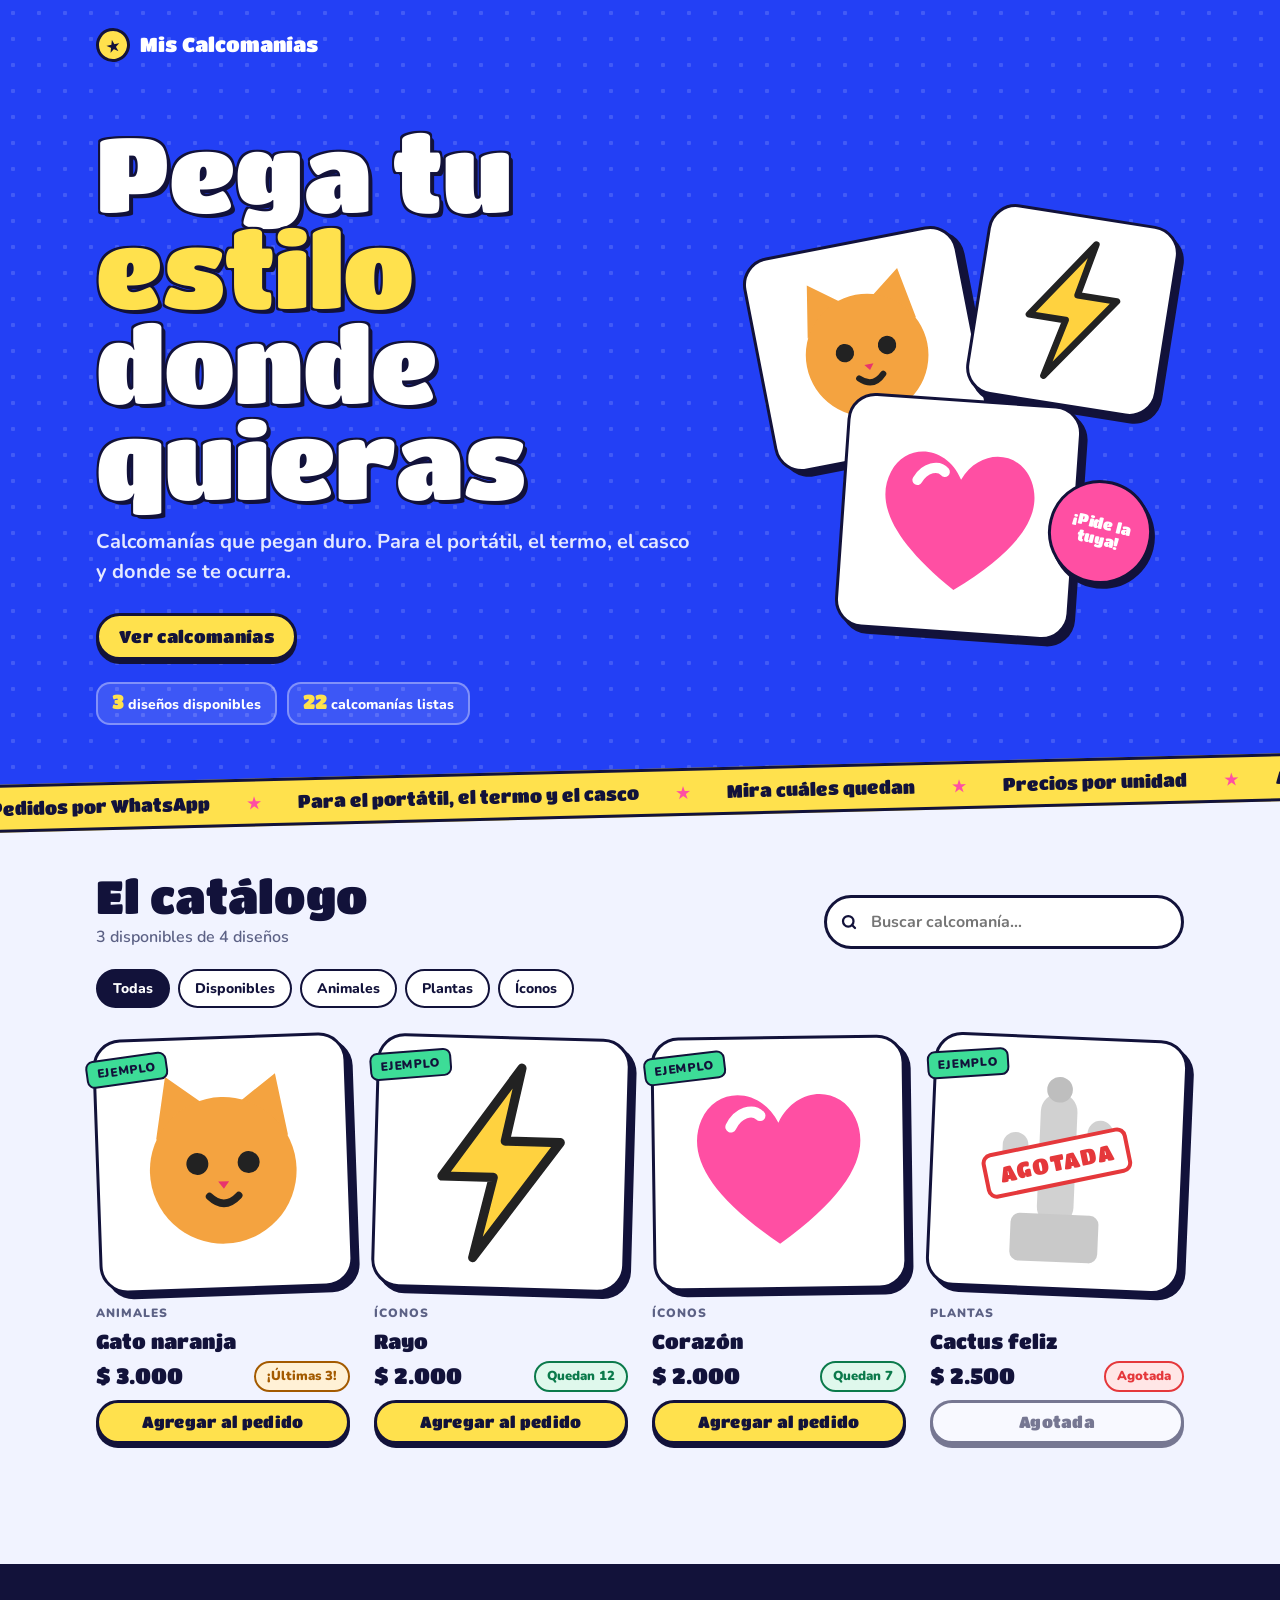
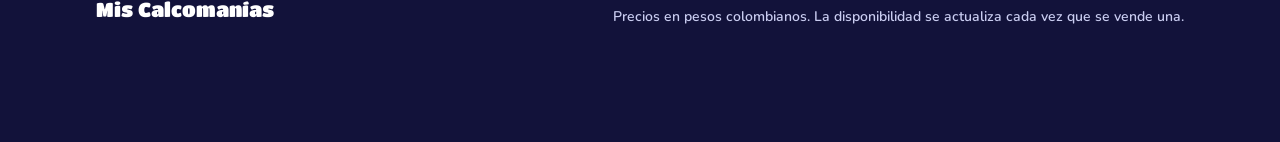
==== index.html @ 1f789bed "Tienda de calcomanías Co-Authored-By: Claude Opus 5.5 <noreply@anthropic.com> Claude-Session: https:" ====
<!doctype html>
<html lang="es">
<head>
<meta charset="utf-8">
<meta name="viewport" content="width=device-width,initial-scale=1,viewport-fit=cover">
<title>Mis Calcomanías</title>
<meta name="description" content="Catálogo de calcomanías. Mira cuáles hay disponibles y pide por WhatsApp.">
<link rel="preconnect" href="https://fonts.googleapis.com">
<link rel="preconnect" href="https://fonts.gstatic.com" crossorigin>
<link rel="stylesheet" href="https://fonts.googleapis.com/css2?family=Nunito:wght@600;700;800;900&family=Titan+One&display=swap">
<link rel="stylesheet" href="estilos.css">
<style>
/* ---------- Portada ---------- */
html,body{overflow-x:hidden}
@supports (overflow:clip){html,body{overflow-x:clip}}
.hero{position:relative;overflow:hidden;background:var(--cobalt);color:#fff;padding-block:calc(28px + env(safe-area-inset-top,0px)) 70px}
.hero::after{content:"";position:absolute;inset:0;background-image:radial-gradient(rgba(255,255,255,.14) 2px,transparent 2.5px);background-size:26px 26px;pointer-events:none}
.hero .wrap{position:relative;z-index:1;display:grid;grid-template-columns:1.15fr .85fr;gap:28px;align-items:center}
.brandrow{display:flex;justify-content:space-between;align-items:center;gap:12px;margin-bottom:34px;grid-column:1/-1}
.logo{display:flex;align-items:center;gap:10px;font:400 20px/1 var(--f-display);color:#fff;text-decoration:none}
.logo i{width:34px;height:34px;border-radius:50%;background:var(--sun);border:3px solid var(--ink);display:grid;place-items:center;font-style:normal;color:var(--ink);font-size:17px;transform:rotate(-12deg)}
.hero h1{margin:0;font:400 clamp(46px,9.5vw,104px)/.92 var(--f-display);letter-spacing:-.01em;text-wrap:balance;color:#fff;
  text-shadow:4px 4px 0 var(--ink),-2px -2px 0 var(--ink),2px -2px 0 var(--ink),-2px 2px 0 var(--ink),2px 2px 0 var(--ink);overflow-wrap:anywhere}
.hero h1 .hl{color:var(--sun)}
.hero p.lead{max-width:30em;font-size:clamp(17px,2.2vw,20px);font-weight:700;margin:20px 0 26px;color:#E4E8FF}
.hero .ctas{display:flex;gap:12px;flex-wrap:wrap}
.stats{display:flex;gap:10px;flex-wrap:wrap;margin-top:22px}
.stat{background:rgba(255,255,255,.12);border:2px solid rgba(255,255,255,.35);border-radius:14px;padding:8px 14px;font-weight:800;font-size:14px}
.stat b{font:400 20px/1 var(--f-display);margin-right:4px;color:var(--sun)}
.pile{position:relative;aspect-ratio:1;max-width:420px;width:100%;justify-self:center}
.pile .die{position:absolute;width:52%;transition:transform .35s cubic-bezier(.3,1.6,.5,1)}
.pile .die:nth-child(1){left:2%;top:6%;transform:rotate(-11deg)}
.pile .die:nth-child(2){right:0;top:0;transform:rotate(9deg);width:46%}
.pile .die:nth-child(3){left:22%;bottom:0;transform:rotate(4deg);width:56%}
.pile:hover .die:nth-child(1){transform:rotate(-16deg) translate(-6px,-6px)}
.pile:hover .die:nth-child(2){transform:rotate(14deg) translate(6px,-8px)}
.pile:hover .die:nth-child(3){transform:rotate(-2deg) translateY(6px)}
.badge{position:absolute;right:4%;bottom:12%;z-index:2;width:104px;height:104px;border-radius:50%;background:var(--pink);border:3px solid var(--ink);color:#fff;display:grid;place-items:center;text-align:center;font:400 15px/1.05 var(--f-display);transform:rotate(14deg);box-shadow:4px 4px 0 var(--ink);padding:8px}

/* ---------- Cinta ---------- */
.tape{background:var(--sun);border-block:3px solid var(--ink);overflow:hidden;transform:rotate(-1.4deg);margin:-26px -10px 0;position:relative;z-index:2}
.tape .track{display:flex;gap:36px;width:max-content;padding:12px 0;font:400 18px/1 var(--f-display);white-space:nowrap;animation:roll 28s linear infinite}
.tape span::after{content:"★";margin-left:36px;color:var(--pink)}
@keyframes roll{to{transform:translateX(-50%)}}

/* ---------- Catálogo ---------- */
.catalog{padding-block:56px 120px}
.cat-head{display:flex;justify-content:space-between;align-items:flex-end;gap:16px;flex-wrap:wrap;margin-bottom:20px}
.cat-head h2{margin:0;font:400 clamp(30px,5vw,46px)/1 var(--f-display)}
.cat-head p{margin:6px 0 0;color:var(--muted)}
.search{position:relative;flex:1 1 260px;max-width:360px}
.search input{width:100%;border:3px solid var(--ink);border-radius:999px;padding:12px 18px 12px 44px;background:#fff;font-weight:700}
.search svg{position:absolute;left:16px;top:50%;transform:translateY(-50%)}
.chips{display:flex;gap:8px;flex-wrap:wrap;margin-bottom:28px}
.chip{border:2.5px solid var(--ink);background:#fff;border-radius:999px;padding:7px 15px;font-weight:800;font-size:14px}
.chip[aria-pressed="true"]{background:var(--ink);color:#fff}
.grid{display:grid;grid-template-columns:repeat(auto-fill,minmax(200px,1fr));gap:34px 24px}
.card{display:flex;flex-direction:column;gap:14px;min-width:0}
.card .die{transition:transform .25s cubic-bezier(.3,1.6,.5,1),box-shadow .2s}
.card:nth-child(4n+1) .die{transform:rotate(-2deg)}.card:nth-child(4n+2) .die{transform:rotate(1.6deg)}
.card:nth-child(4n+3) .die{transform:rotate(-.8deg)}.card:nth-child(4n) .die{transform:rotate(2.4deg)}
.card:hover .die{transform:rotate(0) scale(1.03);box-shadow:9px 9px 0 var(--ink)}
.die .peel{position:absolute;right:-3px;bottom:-3px;width:40px;height:40px;border-radius:0 0 26px 0;background:linear-gradient(135deg,transparent 50%,var(--line) 50%);border-left:3px solid var(--ink);border-top:3px solid var(--ink);border-top-left-radius:16px;opacity:0;transition:opacity .2s}
.card:hover .die .peel{opacity:1}
.is-out .die img{filter:grayscale(1);opacity:.4}
.stamp{position:absolute;left:50%;top:50%;transform:translate(-50%,-50%) rotate(-14deg);background:#fff;border:4px solid var(--out);color:var(--out);font:400 22px/1 var(--f-display);letter-spacing:.06em;padding:8px 12px;border-radius:10px;white-space:nowrap}
.flag{position:absolute;left:-10px;top:14px;background:var(--mint);border:2.5px solid var(--ink);border-radius:8px;padding:3px 9px;font-size:12px;font-weight:900;text-transform:uppercase;letter-spacing:.06em;transform:rotate(-6deg)}
.meta{display:flex;flex-direction:column;gap:8px;min-width:0}
.meta h3{margin:0;font:400 20px/1.15 var(--f-display);overflow-wrap:anywhere}
.cat{font-size:12px;font-weight:900;letter-spacing:.08em;text-transform:uppercase;color:var(--muted)}
.row{display:flex;justify-content:space-between;align-items:center;gap:8px;flex-wrap:wrap}
.price{font:400 22px/1 var(--f-display)}
.pill{font-size:13px;font-weight:900;border-radius:999px;padding:4px 11px;border:2px solid currentColor}
.pill.ok{color:#0B7A4B;background:#DFF8EC}.pill.low{color:#A35A00;background:#FFF1D6}.pill.out{color:var(--out);background:#FFE6E6}
.add{width:100%;padding:11px 14px;font-size:16px}
.empty{background:#fff;border:3px dashed var(--ink);border-radius:24px;padding:40px 20px;text-align:center;font-weight:800}
.empty p{margin:6px 0 0;color:var(--muted);font-weight:700}
.loading{display:grid;grid-template-columns:repeat(auto-fill,minmax(200px,1fr));gap:24px}
.loading div{aspect-ratio:1;border-radius:28px;background:linear-gradient(90deg,#E6E9FB,#F6F7FF,#E6E9FB);background-size:200% 100%;animation:sh 1.2s infinite}
@keyframes sh{to{background-position:-200% 0}}

/* ---------- Pie ---------- */
footer{background:var(--ink);color:#C9CCF0;padding-block:36px calc(110px + env(safe-area-inset-bottom,0px))}
footer .wrap{display:flex;justify-content:space-between;gap:20px;flex-wrap:wrap;align-items:center}
footer strong{color:#fff;font:400 20px/1 var(--f-display)}
footer a{color:var(--sun)}
.sel{user-select:all;color:#fff}

/* ---------- Bolsa ---------- */
.bagbtn{position:fixed;right:max(16px,env(safe-area-inset-right,0px));bottom:calc(18px + env(safe-area-inset-bottom,0px));z-index:20;padding:15px 22px;font-size:18px}
.bagbtn .count{background:var(--ink);color:#fff;border-radius:999px;min-width:26px;height:26px;display:inline-grid;place-items:center;font:900 14px/1 var(--f-body);padding:0 6px}
.bagbtn.bump{animation:bump .35s}
@keyframes bump{40%{transform:scale(1.15) rotate(-4deg)}}
.scrim{position:fixed;inset:0;z-index:30;background:rgba(18,18,58,.55);display:flex;justify-content:flex-end}
.drawer{background:#fff;width:min(440px,100%);height:100%;display:flex;flex-direction:column;border-left:3px solid var(--ink);padding:calc(20px + env(safe-area-inset-top,0px)) max(18px,env(safe-area-inset-right,0px)) calc(20px + env(safe-area-inset-bottom,0px)) 18px}
.drawer h2{margin:0;font:400 28px/1 var(--f-display)}
.dhead{display:flex;justify-content:space-between;align-items:center;margin-bottom:16px}
.x{border:2.5px solid var(--ink);background:#fff;border-radius:50%;width:42px;height:42px;font:900 18px/1 var(--f-body)}
.lines{flex:1;overflow:auto;display:flex;flex-direction:column;gap:14px;padding:4px 4px 12px}
.line{display:grid;grid-template-columns:64px 1fr auto;gap:12px;align-items:center}
.line .die{border-radius:14px;padding:6px;box-shadow:3px 3px 0 var(--ink);border-width:2.5px}
.line h4{margin:0;font:400 16px/1.2 var(--f-display);overflow-wrap:anywhere}
.line small{color:var(--muted);font-weight:700}
.qty{display:flex;align-items:center;border:2.5px solid var(--ink);border-radius:999px;overflow:hidden}
.qty button{border:0;background:#fff;width:34px;height:34px;font:900 18px/1 var(--f-body)}
.qty span{min-width:24px;text-align:center;font-weight:900}
.total{border-top:3px solid var(--ink);padding-top:14px;display:flex;flex-direction:column;gap:12px}
.total .row{font-weight:900;font-size:18px}
.total .price{font-size:28px}
.note{font-size:13px;color:var(--muted);margin:0;font-weight:700}

@media (max-width:760px){
  .hero{padding-bottom:60px}
  .hero .wrap{grid-template-columns:1fr}
  .pile{max-width:300px;order:-1;margin-bottom:-6px}
  .badge{width:86px;height:86px;font-size:13px}
  .brandrow{margin-bottom:18px;order:-2}
  .grid,.loading{grid-template-columns:repeat(2,minmax(0,1fr));gap:26px 16px}
  .meta h3{font-size:17px}.price{font-size:19px}
  .stamp{font-size:16px;padding:6px 8px}
  .catalog{padding-top:44px}
}
</style>
</head>
<body>
<header class="hero">
  <div class="wrap">
    <div class="brandrow">
      <a class="logo" href="#"><i>★</i><span id="shopname">Mis Calcomanías</span></a>
    </div>
    <div>
      <h1>Pega tu <span class="hl">estilo</span> donde quieras</h1>
      <p class="lead" id="tagline">Calcomanías que pegan duro. Para el portátil, el termo, el casco y donde se te ocurra.</p>
      <div class="ctas">
        <a class="btn" href="#catalogo">Ver calcomanías</a>
        <a class="btn pink" id="heroWa" href="#" target="_blank" rel="noopener" hidden>Pedir por WhatsApp</a>
      </div>
      <div class="stats" id="stats"></div>
    </div>
    <div class="pile" id="pile" aria-hidden="true">
      <div class="die"></div><div class="die"></div><div class="die"></div>
      <div class="badge">¡Pide la tuya!</div>
    </div>
  </div>
</header>

<div class="tape" aria-hidden="true"><div class="track" id="track"></div></div>

<main class="catalog" id="catalogo">
  <div class="wrap">
    <div class="cat-head">
      <div><h2>El catálogo</h2><p id="summary">Cargando calcomanías…</p></div>
      <label class="search"><svg width="18" height="18" viewBox="0 0 24 24" fill="none" stroke="currentColor" stroke-width="3" stroke-linecap="round"><circle cx="11" cy="11" r="7"/><path d="M20 20l-4-4"/></svg><input id="q" type="search" placeholder="Buscar calcomanía…" aria-label="Buscar calcomanía"></label>
    </div>
    <div class="chips" id="chips" role="group" aria-label="Filtrar"></div>
    <div id="grid"><div class="loading"><div></div><div></div><div></div><div></div></div></div>
  </div>
</main>

<footer>
  <div class="wrap">
    <div><strong id="fname">Mis Calcomanías</strong><div id="fcontact" style="margin-top:8px"></div></div>
    <div style="font-size:14px">Precios en pesos colombianos. La disponibilidad se actualiza cada vez que se vende una.</div>
  </div>
</footer>

<button class="btn pink bagbtn" id="bagbtn" hidden>Mi pedido <span class="count" id="count">0</span></button>
<div id="drawer"></div>

<script>
(function(){
  var $=function(s){return document.querySelector(s)};
  var data={tienda:{},items:[]}, filter='Todas', query='', bag={};
  try{bag=JSON.parse(localStorage.getItem('bolsa')||'{}')||{}}catch(e){bag={}}
  var fmt; try{fmt=new Intl.NumberFormat('es-CO',{style:'currency',currency:'COP',maximumFractionDigits:0})}catch(e){fmt={format:function(n){return '$'+n}}}
  function money(n){return fmt.format(Number(n)||0)}
  function esc(s){return String(s==null?'':s).replace(/[&<>"']/g,function(c){return {'&':'&amp;','<':'&lt;','>':'&gt;','"':'&quot;',"'":'&#39;'}[c]})}
  function wa(){return String(data.tienda.whatsapp||'').replace(/\D/g,'')}
  function saveBag(){try{localStorage.setItem('bolsa',JSON.stringify(bag))}catch(e){}}
  function find(id){return data.items.find(function(i){return i.id===id})}

  fetch('data/stock.json?v='+Date.now(),{cache:'no-store'}).then(function(r){if(!r.ok)throw 0;return r.json()}).then(function(d){
    data=d; data.tienda=data.tienda||{}; data.items=data.items||[];
    // limpia la bolsa si algo se agotó
    Object.keys(bag).forEach(function(id){var it=find(id); if(!it||it.cantidad<=0)delete bag[id]; else if(bag[id]>it.cantidad)bag[id]=it.cantidad;});
    saveBag(); paintStatic(); render(); paintBag();
  }).catch(function(){
    $('#grid').innerHTML='<div class="empty">No pudimos cargar el catálogo.<p>Revisa tu conexión y recarga la página.</p></div>';
    $('#summary').textContent='';
  });

  function paintStatic(){
    var t=data.tienda, name=t.nombre||'Mis Calcomanías';
    document.title=name; $('#shopname').textContent=name; $('#fname').textContent=name;
    if(t.eslogan)$('#tagline').textContent=t.eslogan;
    var n=wa(), c='';
    if(n){var h=$('#heroWa'); h.hidden=false; h.href='https://wa.me/'+n+'?text='+encodeURIComponent('¡Hola! Vi tu catálogo de calcomanías y quiero hacer un pedido.'); c+='WhatsApp: <span class="sel">+'+esc(n)+'</span>';}
    if(t.instagram){var ig=String(t.instagram).replace(/^@/,''); c+=(c?' · ':'')+'Instagram: <a href="https://instagram.com/'+encodeURIComponent(ig)+'" target="_blank" rel="noopener">@'+esc(ig)+'</a>';}
    $('#fcontact').innerHTML=c;
    var avail=data.items.filter(function(i){return i.cantidad>0});
    $('#stats').innerHTML='<span class="stat"><b class="num">'+avail.length+'</b>diseños disponibles</span><span class="stat"><b class="num">'+avail.reduce(function(s,i){return s+i.cantidad},0)+'</b>calcomanías listas</span>';
    var pics=(avail.length?avail:data.items).slice(0,3);
    var dies=document.querySelectorAll('#pile .die');
    for(var i=0;i<dies.length;i++){var p=pics[i%Math.max(pics.length,1)]; dies[i].innerHTML=p?'<img src="'+esc(p.img)+'" alt="">':'';}
    var words=['Pedidos por WhatsApp','Para el portátil, el termo y el casco','Mira cuáles quedan','Precios por unidad','Arma tu pedido'];
    var s=words.concat(words).map(function(w){return '<span>'+w+'</span>'}).join('');
    $('#track').innerHTML=s+s;
  }

  function render(){
    var cats=['Todas','Disponibles'];
    data.items.forEach(function(i){if(i.categoria&&cats.indexOf(i.categoria)<0)cats.push(i.categoria)});
    $('#chips').innerHTML=cats.map(function(c){return '<button class="chip" data-chip="'+esc(c)+'" aria-pressed="'+(filter===c)+'">'+esc(c)+'</button>'}).join('');
    var q=query.trim().toLowerCase();
    var list=data.items.filter(function(i){
      if(filter==='Disponibles'&&i.cantidad<=0)return false;
      if(filter!=='Todas'&&filter!=='Disponibles'&&i.categoria!==filter)return false;
      if(q&&(i.nombre+' '+(i.categoria||'')).toLowerCase().indexOf(q)<0)return false;
      return true;
    });
    // disponibles primero
    list.sort(function(a,b){return (b.cantidad>0)-(a.cantidad>0)});
    var av=data.items.filter(function(i){return i.cantidad>0}).length;
    $('#summary').textContent=data.items.length?(av+' disponibles de '+data.items.length+' diseños'):'';
    if(!data.items.length){$('#grid').innerHTML='<div class="empty">Muy pronto habrá calcomanías aquí.<p>Vuelve en unos días.</p></div>';return;}
    if(!list.length){$('#grid').innerHTML='<div class="empty">No encontramos calcomanías con esa búsqueda.<p>Prueba con otra palabra o toca “Todas”.</p></div>';return;}
    $('#grid').innerHTML='<div class="grid">'+list.map(function(i){
      var out=i.cantidad<=0, inBag=bag[i.id]||0, left=i.cantidad-inBag;
      var pill=out?'<span class="pill out">Agotada</span>':(i.cantidad<=3?'<span class="pill low num">¡Últimas '+i.cantidad+'!</span>':'<span class="pill ok num">Quedan '+i.cantidad+'</span>');
      var btn=out?'<button class="btn white add" disabled>Agotada</button>':
        (left>0?'<button class="btn add" data-add="'+esc(i.id)+'">'+(inBag?'Agregar otra ('+inBag+')':'Agregar al pedido')+'</button>':'<button class="btn white add" disabled>Ya tienes todas ('+inBag+')</button>');
      return '<article class="card'+(out?' is-out':'')+'"><div class="die">'+(i.ejemplo?'<span class="flag">Ejemplo</span>':'')+'<img loading="lazy" src="'+esc(i.img)+'" alt="Calcomanía '+esc(i.nombre)+'">'+(out?'<span class="stamp">AGOTADA</span>':'')+'<span class="peel"></span></div>'+
        '<div class="meta">'+(i.categoria?'<span class="cat">'+esc(i.categoria)+'</span>':'')+'<h3>'+esc(i.nombre)+'</h3><div class="row"><span class="price num">'+money(i.precio)+'</span>'+pill+'</div>'+btn+'</div></article>';
    }).join('')+'</div>';
  }

  function bagCount(){return Object.keys(bag).reduce(function(s,k){return s+bag[k]},0)}
  function paintBag(bump){
    var n=bagCount(), b=$('#bagbtn'); b.hidden=n===0; $('#count').textContent=n;
    if(bump){b.classList.remove('bump');void b.offsetWidth;b.classList.add('bump')}
  }
  function openBag(){
    var keys=Object.keys(bag).filter(function(k){return find(k)}), total=0;
    var lines=keys.map(function(k){var i=find(k), q=bag[k]; total+=q*i.precio;
      return '<div class="line"><div class="die"><img src="'+esc(i.img)+'" alt=""></div><div><h4>'+esc(i.nombre)+'</h4><small class="num">'+money(i.precio)+' c/u</small></div><div class="qty"><button data-dec="'+esc(k)+'" aria-label="Quitar una">−</button><span class="num">'+q+'</span><button data-inc="'+esc(k)+'" aria-label="Agregar una"'+(q>=i.cantidad?' disabled':'')+'>+</button></div></div>'}).join('');
    var n=wa();
    var html='<div class="scrim" data-close="1"><aside class="drawer" role="dialog" aria-modal="true" aria-label="Mi pedido"><div class="dhead"><h2>Mi pedido</h2><button class="x" data-close="1" aria-label="Cerrar">✕</button></div>'+
      '<div class="lines">'+(lines||'<p class="note">Tu pedido está vacío. Agrega calcomanías desde el catálogo.</p>')+'</div>'+
      '<div class="total"><div class="row"><span>Total</span><span class="price num">'+money(total)+'</span></div>'+
      (n?'<a class="btn pink" id="send" target="_blank" rel="noopener" href="'+waLink(keys,total)+'">Enviar pedido por WhatsApp</a><p class="note">Se abre WhatsApp con tu pedido escrito. Solo tienes que enviarlo.</p>':'<p class="note">La tienda aún no tiene WhatsApp configurado. Escríbele al vendedor con esta lista.</p>')+
      '</div></aside></div>';
    $('#drawer').innerHTML=html;
  }
  function waLink(keys,total){
    var msg='¡Hola! Quiero hacer este pedido de calcomanías:\n'+keys.map(function(k){var i=find(k);return '• '+bag[k]+' × '+i.nombre+' ('+money(i.precio)+' c/u)'}).join('\n')+'\nTotal: '+money(total);
    return 'https://wa.me/'+wa()+'?text='+encodeURIComponent(msg);
  }

  document.addEventListener('click',function(e){
    var t=e.target.closest('button,[data-close]'); if(!t)return;
    if(t.dataset.chip){filter=t.dataset.chip;render();return}
    if(t.dataset.add){var i=find(t.dataset.add); var q=bag[i.id]||0; if(q<i.cantidad){bag[i.id]=q+1;saveBag();render();paintBag(true)} return}
    if(t.id==='bagbtn'){openBag();return}
    if(t.dataset.inc||t.dataset.dec){var k=t.dataset.inc||t.dataset.dec, it=find(k); bag[k]=(bag[k]||0)+(t.dataset.inc?1:-1); if(bag[k]>it.cantidad)bag[k]=it.cantidad; if(bag[k]<=0)delete bag[k]; saveBag();openBag();render();paintBag();return}
    if(t.dataset.close&&(e.target===t||t.tagName==='BUTTON')){$('#drawer').innerHTML='';}
  });
  document.addEventListener('keydown',function(e){if(e.key==='Escape')$('#drawer').innerHTML=''});
  $('#q').addEventListener('input',function(e){query=e.target.value;render()});
})();
</script>
</body>
</html>
---- estilos.css ----
/* Estilo "pliego de calcomanías": fondo cobalto, tarjetas troqueladas blancas con borde grueso, amarillo y rosado de acento */
:root{
  --cobalt:#2340F5;
  --cobalt-deep:#1428B8;
  --sun:#FFE14D;
  --pink:#FF4FA3;
  --mint:#3DDC97;
  --ink:#12123A;
  --paper:#FFFFFF;
  --soft:#F1F3FF;
  --muted:#5C6185;
  --line:#DDE1F7;
  --out:#E5383B;
  --f-display:"Titan One","Arial Rounded MT Bold","Arial Black",system-ui,sans-serif;
  --f-body:"Nunito",system-ui,-apple-system,"Segoe UI",Roboto,sans-serif;
  --gutter:max(16px,env(safe-area-inset-left,0px));
  color-scheme:light;
}
*{box-sizing:border-box}
html{scroll-behavior:smooth}
body{margin:0;background:var(--soft);color:var(--ink);font:600 16px/1.5 var(--f-body)}
img{max-width:100%}
button,input,select,textarea{font:inherit;color:inherit}
button{cursor:pointer}
:focus-visible{outline:3px solid var(--pink);outline-offset:3px}
[hidden]{display:none!important}
.wrap{max-width:1120px;margin:0 auto;padding-left:max(16px,env(safe-area-inset-left,0px));padding-right:max(16px,env(safe-area-inset-right,0px))}

/* Precios y cantidades alineados */
.num{font-variant-numeric:tabular-nums}

/* Botones */
.btn{display:inline-flex;align-items:center;justify-content:center;gap:8px;border:3px solid var(--ink);border-radius:999px;padding:12px 20px;font:400 17px/1 var(--f-display);letter-spacing:.02em;text-decoration:none;background:var(--sun);color:var(--ink);box-shadow:0 4px 0 var(--ink);transition:transform .12s,box-shadow .12s}
.btn:hover{transform:translateY(-2px);box-shadow:0 6px 0 var(--ink)}
.btn:active{transform:translateY(3px);box-shadow:0 1px 0 var(--ink)}
.btn.pink{background:var(--pink);color:#fff}
.btn.white{background:#fff}
.btn.mint{background:var(--mint)}
.btn:disabled{opacity:.55;cursor:not-allowed;transform:none;box-shadow:0 4px 0 var(--ink)}

/* Tarjeta troquelada */
.die{position:relative;aspect-ratio:1;max-width:100%;background:#fff;border-radius:28px;padding:14px;border:3px solid var(--ink);box-shadow:6px 6px 0 var(--ink)}
.die img{width:100%;height:100%;object-fit:contain;display:block}

@media (prefers-reduced-motion: reduce){*{transition:none!important;animation:none!important}html{scroll-behavior:auto}}
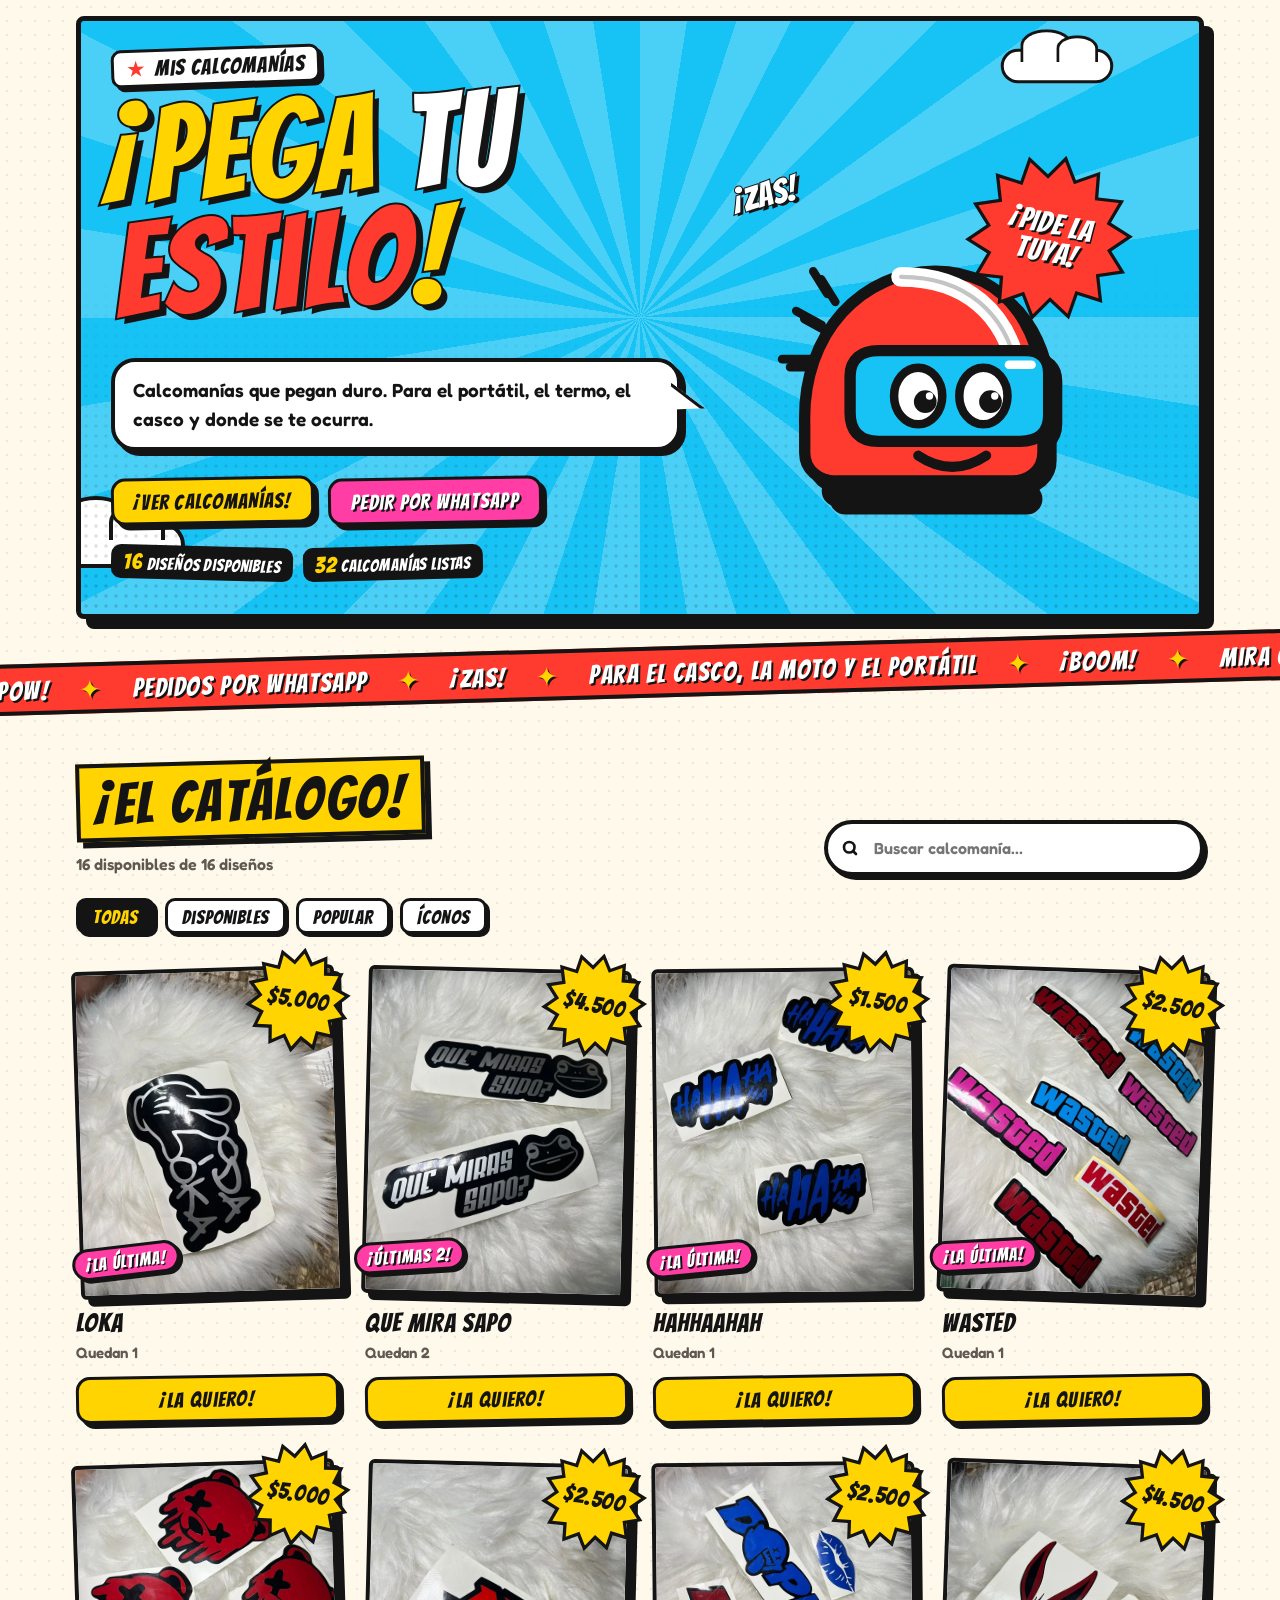
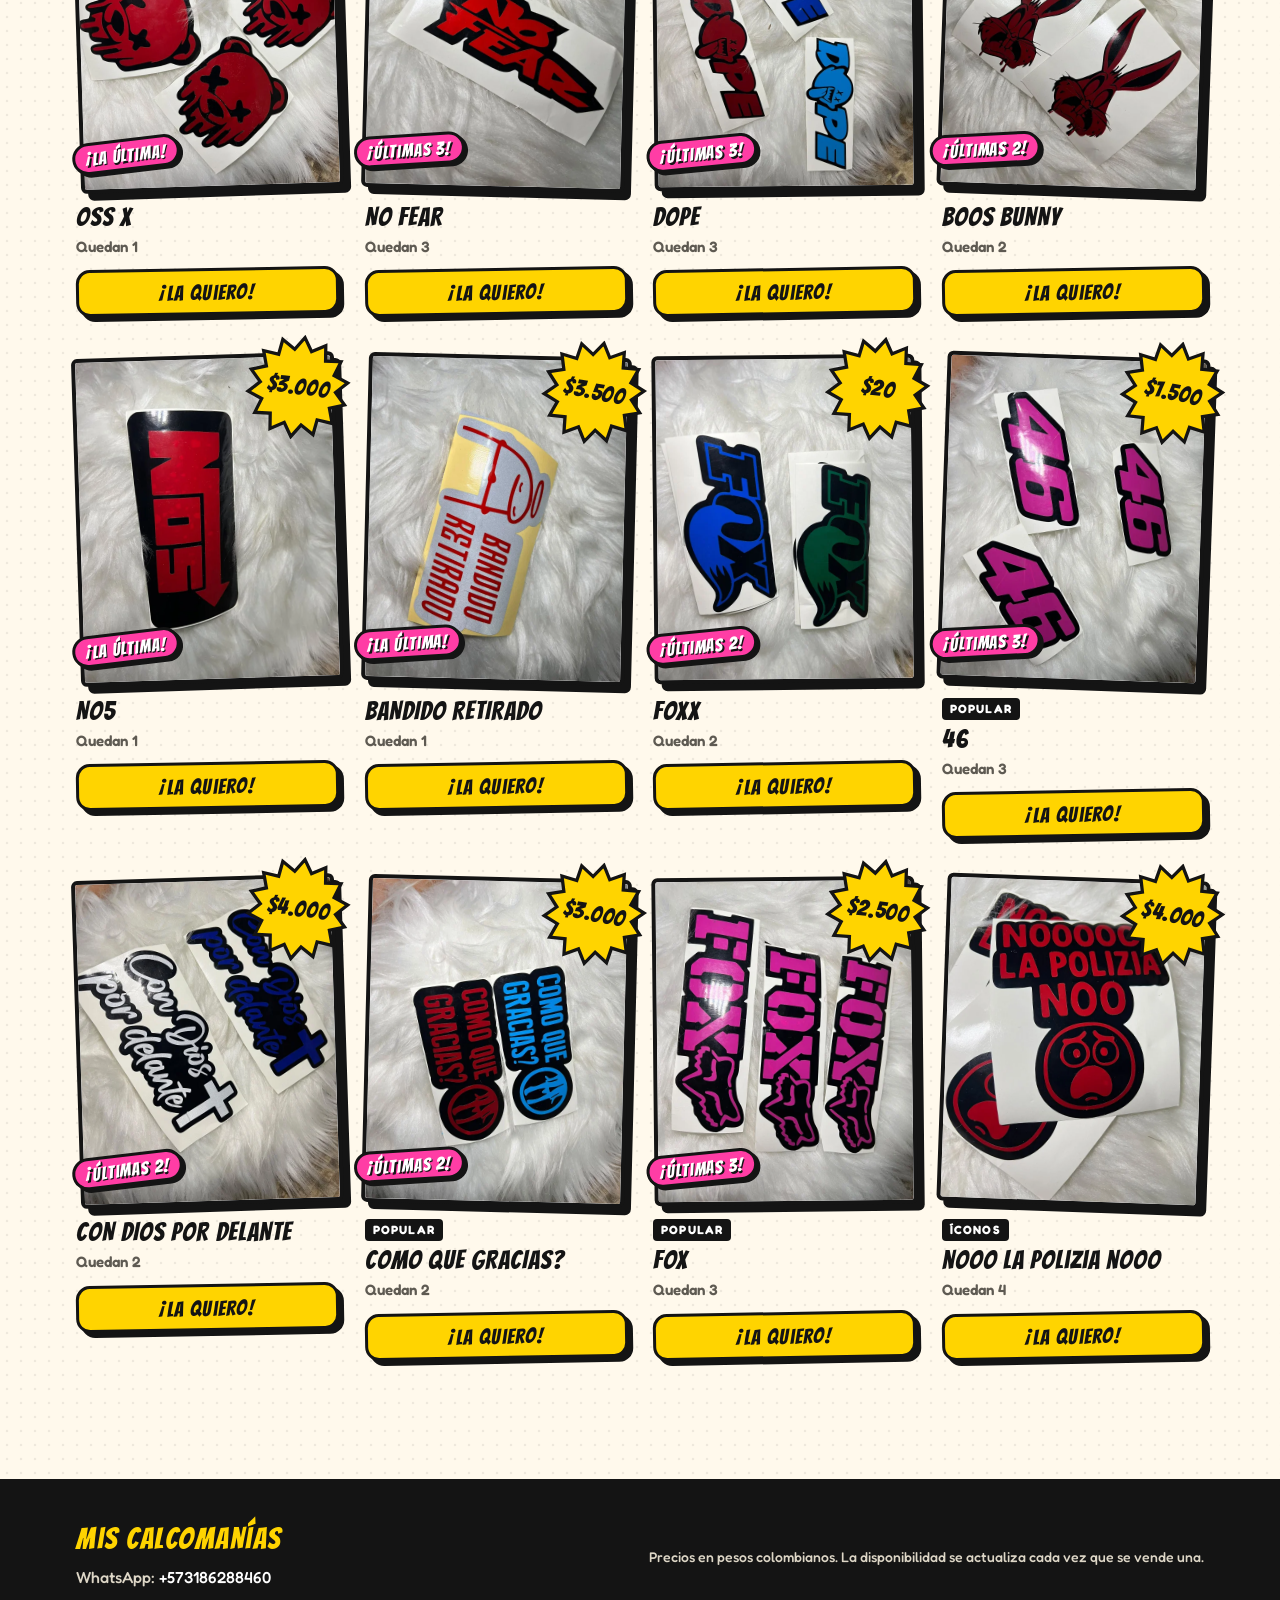
==== commit d378d597: "Nuevo diseño estilo cómic Co-Authored-By: Claude Opus 5.5 <noreply@anthropic.com> Claude-Session: ht" ====
--- a/index.html
+++ b/index.html
@@ -7,150 +7,188 @@
 <meta name="description" content="Catálogo de calcomanías. Mira cuáles hay disponibles y pide por WhatsApp.">
 <link rel="preconnect" href="https://fonts.googleapis.com">
 <link rel="preconnect" href="https://fonts.gstatic.com" crossorigin>
-<link rel="stylesheet" href="https://fonts.googleapis.com/css2?family=Nunito:wght@600;700;800;900&family=Titan+One&display=swap">
+<link rel="stylesheet" href="https://fonts.googleapis.com/css2?family=Bangers&family=Fredoka:wght@400;500;600;700&display=swap">
 <link rel="stylesheet" href="estilos.css">
 <style>
-/* ---------- Portada ---------- */
 html,body{overflow-x:hidden}
 @supports (overflow:clip){html,body{overflow-x:clip}}
-.hero{position:relative;overflow:hidden;background:var(--cobalt);color:#fff;padding-block:calc(28px + env(safe-area-inset-top,0px)) 70px}
-.hero::after{content:"";position:absolute;inset:0;background-image:radial-gradient(rgba(255,255,255,.14) 2px,transparent 2.5px);background-size:26px 26px;pointer-events:none}
-.hero .wrap{position:relative;z-index:1;display:grid;grid-template-columns:1.15fr .85fr;gap:28px;align-items:center}
-.brandrow{display:flex;justify-content:space-between;align-items:center;gap:12px;margin-bottom:34px;grid-column:1/-1}
-.logo{display:flex;align-items:center;gap:10px;font:400 20px/1 var(--f-display);color:#fff;text-decoration:none}
-.logo i{width:34px;height:34px;border-radius:50%;background:var(--sun);border:3px solid var(--ink);display:grid;place-items:center;font-style:normal;color:var(--ink);font-size:17px;transform:rotate(-12deg)}
-.hero h1{margin:0;font:400 clamp(46px,9.5vw,104px)/.92 var(--f-display);letter-spacing:-.01em;text-wrap:balance;color:#fff;
-  text-shadow:4px 4px 0 var(--ink),-2px -2px 0 var(--ink),2px -2px 0 var(--ink),-2px 2px 0 var(--ink),2px 2px 0 var(--ink);overflow-wrap:anywhere}
-.hero h1 .hl{color:var(--sun)}
-.hero p.lead{max-width:30em;font-size:clamp(17px,2.2vw,20px);font-weight:700;margin:20px 0 26px;color:#E4E8FF}
-.hero .ctas{display:flex;gap:12px;flex-wrap:wrap}
+:root{--burst:polygon(50.0% 0.0%,58.5% 13.0%,71.7% 5.0%,73.7% 20.3%,89.1% 18.8%,84.2% 33.5%,98.7% 38.9%,88.0% 50.0%,98.7% 61.1%,84.2% 66.5%,89.1% 81.2%,73.7% 79.7%,71.7% 95.0%,58.5% 87.0%,50.0% 100.0%,41.5% 87.0%,28.3% 95.0%,26.3% 79.7%,10.9% 81.2%,15.8% 66.5%,1.3% 61.1%,12.0% 50.0%,1.3% 38.9%,15.8% 33.5%,10.9% 18.8%,26.3% 20.3%,28.3% 5.0%,41.5% 13.0%)}
+
+/* Explosión de cómic reutilizable */
+.burst{display:grid;place-items:center;background:var(--ink);clip-path:var(--burst)}
+.burst>span{display:grid;place-items:center;width:calc(100% - 12px);height:calc(100% - 12px);background:var(--yellow);clip-path:var(--burst);text-align:center;font:400 1em/0.95 var(--f-display);letter-spacing:.03em;color:var(--ink);padding:18%}
+
+/* ---------- Portada: una viñeta grande con cielo y rayos ---------- */
+.hero{padding-block:calc(16px + env(safe-area-inset-top,0px)) 8px}
+.panel{position:relative;overflow:hidden;border:5px solid var(--ink);border-radius:8px;box-shadow:10px 10px 0 var(--ink);background:var(--cyan);min-height:520px;display:grid;grid-template-columns:1.1fr .9fr;align-items:center;gap:10px;padding:26px 30px 34px}
+.panel::before{content:"";position:absolute;inset:-50%;background:repeating-conic-gradient(from 0deg at 50% 50%,rgba(255,255,255,.22) 0deg 9deg,transparent 9deg 18deg);animation:spin 80s linear infinite;pointer-events:none}
+.panel::after{content:"";position:absolute;inset:0;background-image:radial-gradient(rgba(20,20,20,.16) 1.5px,transparent 1.8px);background-size:10px 10px;-webkit-mask-image:linear-gradient(180deg,transparent 40%,#000);mask-image:linear-gradient(180deg,transparent 40%,#000);pointer-events:none}
+@keyframes spin{to{transform:rotate(360deg)}}
+.panel>*{position:relative;z-index:1}
+.cloud{position:absolute;z-index:0;width:150px;height:46px;background:#fff;border:4px solid var(--ink);border-radius:40px;animation:drift 18s ease-in-out infinite alternate}
+.cloud::before,.cloud::after{content:"";position:absolute;background:#fff;border:4px solid var(--ink);border-bottom:0;border-radius:50% 50% 0 0}
+.cloud::before{width:62px;height:40px;left:22px;top:-30px}
+.cloud::after{width:48px;height:32px;left:70px;top:-22px}
+.cloud.c1{left:-46px;bottom:46px}.cloud.c2{right:6%;top:22px;transform:scale(.75);animation-duration:24s}
+@keyframes drift{to{translate:40px 0}}
+.topline{grid-column:1/-1;display:flex;justify-content:space-between;align-items:center;gap:12px}
+.logo{display:inline-flex;align-items:center;gap:8px;background:#fff;border:3.5px solid var(--ink);border-radius:10px;padding:6px 12px 4px;font:400 22px/1 var(--f-display);letter-spacing:.05em;color:var(--ink);text-decoration:none;box-shadow:4px 4px 0 var(--ink);transform:rotate(-2deg)}
+.logo b{color:var(--red)}
+.hero h1{margin:6px 0 0;font:400 clamp(58px,10.5vw,132px)/.86 var(--f-display);letter-spacing:.02em;color:var(--yellow);-webkit-text-stroke:4px var(--ink);paint-order:stroke fill;text-shadow:6px 6px 0 var(--ink);transform:rotate(-3deg);transform-origin:left;overflow-wrap:anywhere}
+.hero h1 .w{color:#fff}
+.hero h1 .r{color:var(--red)}
+.say{position:relative;display:inline-block;max-width:30em;margin:30px 0 26px;background:#fff;border:4px solid var(--ink);border-radius:24px;padding:14px 18px;font-weight:600;font-size:clamp(16px,2vw,19px);box-shadow:5px 5px 0 var(--ink)}
+.say::after{content:"";position:absolute;right:-26px;top:38%;width:30px;height:26px;background:#fff;border:4px solid var(--ink);border-left:0;border-bottom:0;transform:skewY(32deg) rotate(8deg);clip-path:polygon(0 0,100% 0,0 100%)}
+.ctas{display:flex;gap:14px;flex-wrap:wrap}
 .stats{display:flex;gap:10px;flex-wrap:wrap;margin-top:22px}
-.stat{background:rgba(255,255,255,.12);border:2px solid rgba(255,255,255,.35);border-radius:14px;padding:8px 14px;font-weight:800;font-size:14px}
-.stat b{font:400 20px/1 var(--f-display);margin-right:4px;color:var(--sun)}
-.pile{position:relative;aspect-ratio:1;max-width:420px;width:100%;justify-self:center}
-.pile .die{position:absolute;width:52%;transition:transform .35s cubic-bezier(.3,1.6,.5,1)}
-.pile .die:nth-child(1){left:2%;top:6%;transform:rotate(-11deg)}
-.pile .die:nth-child(2){right:0;top:0;transform:rotate(9deg);width:46%}
-.pile .die:nth-child(3){left:22%;bottom:0;transform:rotate(4deg);width:56%}
-.pile:hover .die:nth-child(1){transform:rotate(-16deg) translate(-6px,-6px)}
-.pile:hover .die:nth-child(2){transform:rotate(14deg) translate(6px,-8px)}
-.pile:hover .die:nth-child(3){transform:rotate(-2deg) translateY(6px)}
-.badge{position:absolute;right:4%;bottom:12%;z-index:2;width:104px;height:104px;border-radius:50%;background:var(--pink);border:3px solid var(--ink);color:#fff;display:grid;place-items:center;text-align:center;font:400 15px/1.05 var(--f-display);transform:rotate(14deg);box-shadow:4px 4px 0 var(--ink);padding:8px}
-
-/* ---------- Cinta ---------- */
-.tape{background:var(--sun);border-block:3px solid var(--ink);overflow:hidden;transform:rotate(-1.4deg);margin:-26px -10px 0;position:relative;z-index:2}
-.tape .track{display:flex;gap:36px;width:max-content;padding:12px 0;font:400 18px/1 var(--f-display);white-space:nowrap;animation:roll 28s linear infinite}
-.tape span::after{content:"★";margin-left:36px;color:var(--pink)}
+.stat{background:var(--ink);color:#fff;border-radius:10px;padding:6px 12px 4px;font:400 17px/1.1 var(--f-display);letter-spacing:.05em;transform:rotate(1.5deg)}
+.stat:nth-child(2){transform:rotate(-1.5deg)}
+.stat b{color:var(--yellow);font-weight:400;font-size:22px;margin-right:4px}
+.stage{position:relative;justify-self:center;width:100%;max-width:400px;aspect-ratio:1}
+.mascot{position:absolute;left:8%;bottom:0;width:78%;animation:bob 2.6s ease-in-out infinite;filter:drop-shadow(8px 8px 0 var(--ink))}
+@keyframes bob{50%{transform:translateY(-12px) rotate(-3deg)}}
+.stage .burst{position:absolute;right:0;top:4%;width:42%;aspect-ratio:1;font-size:clamp(20px,2.6vw,30px);transform:rotate(12deg);animation:pulse 1.8s ease-in-out infinite}
+.stage .burst>span{background:var(--red);color:#fff;text-shadow:2px 2px 0 var(--ink)}
+@keyframes pulse{50%{scale:1.08}}
+.pow{position:absolute;left:0;top:10%;font:400 34px/1 var(--f-display);color:#fff;-webkit-text-stroke:2px var(--ink);paint-order:stroke fill;transform:rotate(-14deg);text-shadow:3px 3px 0 var(--ink)}
+
+/* ---------- Cinta de onomatopeyas ---------- */
+.tape{background:var(--red);border-block:4px solid var(--ink);overflow:hidden;transform:rotate(-1.6deg);margin:28px -12px 0}
+.tape .track{display:flex;gap:30px;width:max-content;padding:10px 0 7px;font:400 26px/1 var(--f-display);letter-spacing:.06em;color:#fff;text-shadow:2px 2px 0 var(--ink);white-space:nowrap;animation:roll 30s linear infinite}
+.tape span::after{content:"✦";margin-left:30px;color:var(--yellow)}
 @keyframes roll{to{transform:translateX(-50%)}}
 
 /* ---------- Catálogo ---------- */
-.catalog{padding-block:56px 120px}
-.cat-head{display:flex;justify-content:space-between;align-items:flex-end;gap:16px;flex-wrap:wrap;margin-bottom:20px}
-.cat-head h2{margin:0;font:400 clamp(30px,5vw,46px)/1 var(--f-display)}
-.cat-head p{margin:6px 0 0;color:var(--muted)}
-.search{position:relative;flex:1 1 260px;max-width:360px}
-.search input{width:100%;border:3px solid var(--ink);border-radius:999px;padding:12px 18px 12px 44px;background:#fff;font-weight:700}
-.search svg{position:absolute;left:16px;top:50%;transform:translateY(-50%)}
-.chips{display:flex;gap:8px;flex-wrap:wrap;margin-bottom:28px}
-.chip{border:2.5px solid var(--ink);background:#fff;border-radius:999px;padding:7px 15px;font-weight:800;font-size:14px}
-.chip[aria-pressed="true"]{background:var(--ink);color:#fff}
-.grid{display:grid;grid-template-columns:repeat(auto-fill,minmax(200px,1fr));gap:34px 24px}
+.catalog{padding-block:54px 120px}
+.cat-head{display:flex;justify-content:space-between;align-items:flex-end;gap:18px;flex-wrap:wrap;margin-bottom:22px}
+.caption{display:inline-block;background:var(--yellow);border:4px solid var(--ink);padding:8px 16px 4px;box-shadow:6px 6px 0 var(--ink);transform:rotate(-1.5deg)}
+.caption h2{margin:0;font:400 clamp(36px,6vw,58px)/1 var(--f-display);letter-spacing:.04em}
+.cat-head p{margin:14px 0 0;font-weight:600;color:var(--muted)}
+.search{position:relative;flex:1 1 260px;max-width:380px}
+.search input{width:100%;border:4px solid var(--ink);border-radius:30px;padding:12px 18px 12px 46px;background:#fff;font-weight:600;box-shadow:4px 4px 0 var(--ink)}
+.search svg{position:absolute;left:17px;top:50%;transform:translateY(-50%)}
+.chips{display:flex;gap:10px;flex-wrap:wrap;margin-bottom:34px}
+.chip{border:3px solid var(--ink);background:#fff;border-radius:10px;padding:7px 14px 4px;font:400 19px/1 var(--f-display);letter-spacing:.05em;box-shadow:3px 3px 0 var(--ink)}
+.chip[aria-pressed="true"]{background:var(--ink);color:var(--yellow)}
+.grid{display:grid;grid-template-columns:repeat(auto-fill,minmax(220px,1fr));gap:40px 26px}
 .card{display:flex;flex-direction:column;gap:14px;min-width:0}
-.card .die{transition:transform .25s cubic-bezier(.3,1.6,.5,1),box-shadow .2s}
-.card:nth-child(4n+1) .die{transform:rotate(-2deg)}.card:nth-child(4n+2) .die{transform:rotate(1.6deg)}
-.card:nth-child(4n+3) .die{transform:rotate(-.8deg)}.card:nth-child(4n) .die{transform:rotate(2.4deg)}
-.card:hover .die{transform:rotate(0) scale(1.03);box-shadow:9px 9px 0 var(--ink)}
-.die .peel{position:absolute;right:-3px;bottom:-3px;width:40px;height:40px;border-radius:0 0 26px 0;background:linear-gradient(135deg,transparent 50%,var(--line) 50%);border-left:3px solid var(--ink);border-top:3px solid var(--ink);border-top-left-radius:16px;opacity:0;transition:opacity .2s}
-.card:hover .die .peel{opacity:1}
-.is-out .die img{filter:grayscale(1);opacity:.4}
-.stamp{position:absolute;left:50%;top:50%;transform:translate(-50%,-50%) rotate(-14deg);background:#fff;border:4px solid var(--out);color:var(--out);font:400 22px/1 var(--f-display);letter-spacing:.06em;padding:8px 12px;border-radius:10px;white-space:nowrap}
-.flag{position:absolute;left:-10px;top:14px;background:var(--mint);border:2.5px solid var(--ink);border-radius:8px;padding:3px 9px;font-size:12px;font-weight:900;text-transform:uppercase;letter-spacing:.06em;transform:rotate(-6deg)}
-.meta{display:flex;flex-direction:column;gap:8px;min-width:0}
-.meta h3{margin:0;font:400 20px/1.15 var(--f-display);overflow-wrap:anywhere}
-.cat{font-size:12px;font-weight:900;letter-spacing:.08em;text-transform:uppercase;color:var(--muted)}
-.row{display:flex;justify-content:space-between;align-items:center;gap:8px;flex-wrap:wrap}
-.price{font:400 22px/1 var(--f-display)}
-.pill{font-size:13px;font-weight:900;border-radius:999px;padding:4px 11px;border:2px solid currentColor}
-.pill.ok{color:#0B7A4B;background:#DFF8EC}.pill.low{color:#A35A00;background:#FFF1D6}.pill.out{color:var(--out);background:#FFE6E6}
-.add{width:100%;padding:11px 14px;font-size:16px}
-.empty{background:#fff;border:3px dashed var(--ink);border-radius:24px;padding:40px 20px;text-align:center;font-weight:800}
-.empty p{margin:6px 0 0;color:var(--muted);font-weight:700}
-.loading{display:grid;grid-template-columns:repeat(auto-fill,minmax(200px,1fr));gap:24px}
-.loading div{aspect-ratio:1;border-radius:28px;background:linear-gradient(90deg,#E6E9FB,#F6F7FF,#E6E9FB);background-size:200% 100%;animation:sh 1.2s infinite}
+.card .die{aspect-ratio:4/5;padding:0;overflow:visible;transition:transform .22s cubic-bezier(.3,1.7,.5,1),box-shadow .2s}
+.card .die img{object-fit:cover;border-radius:2px}
+.card:nth-child(4n+1) .die{transform:rotate(-1.8deg)}.card:nth-child(4n+2) .die{transform:rotate(1.4deg)}
+.card:nth-child(4n+3) .die{transform:rotate(-.6deg)}.card:nth-child(4n) .die{transform:rotate(2deg)}
+.card:hover .die{transform:rotate(0) scale(1.04);box-shadow:11px 11px 0 var(--ink)}
+.card .price{position:absolute;right:-20px;top:-22px;width:106px;aspect-ratio:1;font-size:23px;transform:rotate(10deg);z-index:2}
+.card .price>span{padding:10%}
+.is-out .die img{filter:grayscale(1) contrast(.9);opacity:.55}
+.stamp{position:absolute;left:50%;top:50%;transform:translate(-50%,-50%) rotate(-14deg);background:var(--red);color:#fff;border:4px solid var(--ink);font:400 34px/1 var(--f-display);letter-spacing:.06em;padding:8px 14px 4px;white-space:nowrap;text-shadow:2px 2px 0 var(--ink);box-shadow:5px 5px 0 var(--ink);z-index:2}
+.bubble{position:absolute;left:-12px;bottom:18px;z-index:2;background:#fff;border:3.5px solid var(--ink);border-radius:16px;padding:5px 11px 3px;font:400 18px/1 var(--f-display);letter-spacing:.05em;transform:rotate(-5deg);box-shadow:3px 3px 0 var(--ink)}
+.bubble.hot{background:var(--pink);color:#fff;text-shadow:1.5px 1.5px 0 var(--ink)}
+.flag{position:absolute;left:-10px;top:12px;z-index:2;background:var(--green);border:3px solid var(--ink);padding:3px 9px 1px;font:400 15px/1 var(--f-display);letter-spacing:.06em;transform:rotate(-6deg)}
+.meta{display:flex;flex-direction:column;gap:6px;min-width:0}
+.meta h3{margin:0;font:400 26px/1 var(--f-display);letter-spacing:.04em;overflow-wrap:anywhere}
+.cat{align-self:flex-start;font-size:12px;font-weight:700;letter-spacing:.1em;text-transform:uppercase;background:var(--ink);color:#fff;padding:2px 8px;border-radius:4px}
+.left{font-weight:600;color:var(--muted);font-size:15px}
+.left.out{color:var(--red);font-weight:700}
+.add{width:100%;margin-top:4px}
+.empty{background:#fff;border:4px dashed var(--ink);border-radius:8px;padding:40px 20px;text-align:center;font:400 28px/1.1 var(--f-display);letter-spacing:.04em}
+.empty p{margin:8px 0 0;color:var(--muted);font:600 16px/1.4 var(--f-body);letter-spacing:0}
+.loading{display:grid;grid-template-columns:repeat(auto-fill,minmax(220px,1fr));gap:26px}
+.loading div{aspect-ratio:4/5;border:4px solid var(--ink);border-radius:6px;background:linear-gradient(90deg,#F3EBD8,#FFFDF6,#F3EBD8);background-size:200% 100%;animation:sh 1.2s infinite}
 @keyframes sh{to{background-position:-200% 0}}
 
 /* ---------- Pie ---------- */
-footer{background:var(--ink);color:#C9CCF0;padding-block:36px calc(110px + env(safe-area-inset-bottom,0px))}
+footer{background:var(--ink);color:#DDD6C6;padding-block:40px calc(110px + env(safe-area-inset-bottom,0px));border-top:5px solid var(--ink)}
 footer .wrap{display:flex;justify-content:space-between;gap:20px;flex-wrap:wrap;align-items:center}
-footer strong{color:#fff;font:400 20px/1 var(--f-display)}
-footer a{color:var(--sun)}
+footer strong{color:var(--yellow);font:400 30px/1 var(--f-display);letter-spacing:.05em}
+footer a{color:var(--yellow)}
 .sel{user-select:all;color:#fff}
 
-/* ---------- Bolsa ---------- */
-.bagbtn{position:fixed;right:max(16px,env(safe-area-inset-right,0px));bottom:calc(18px + env(safe-area-inset-bottom,0px));z-index:20;padding:15px 22px;font-size:18px}
-.bagbtn .count{background:var(--ink);color:#fff;border-radius:999px;min-width:26px;height:26px;display:inline-grid;place-items:center;font:900 14px/1 var(--f-body);padding:0 6px}
-.bagbtn.bump{animation:bump .35s}
-@keyframes bump{40%{transform:scale(1.15) rotate(-4deg)}}
-.scrim{position:fixed;inset:0;z-index:30;background:rgba(18,18,58,.55);display:flex;justify-content:flex-end}
-.drawer{background:#fff;width:min(440px,100%);height:100%;display:flex;flex-direction:column;border-left:3px solid var(--ink);padding:calc(20px + env(safe-area-inset-top,0px)) max(18px,env(safe-area-inset-right,0px)) calc(20px + env(safe-area-inset-bottom,0px)) 18px}
-.drawer h2{margin:0;font:400 28px/1 var(--f-display)}
-.dhead{display:flex;justify-content:space-between;align-items:center;margin-bottom:16px}
-.x{border:2.5px solid var(--ink);background:#fff;border-radius:50%;width:42px;height:42px;font:900 18px/1 var(--f-body)}
-.lines{flex:1;overflow:auto;display:flex;flex-direction:column;gap:14px;padding:4px 4px 12px}
-.line{display:grid;grid-template-columns:64px 1fr auto;gap:12px;align-items:center}
-.line .die{border-radius:14px;padding:6px;box-shadow:3px 3px 0 var(--ink);border-width:2.5px}
-.line h4{margin:0;font:400 16px/1.2 var(--f-display);overflow-wrap:anywhere}
-.line small{color:var(--muted);font-weight:700}
-.qty{display:flex;align-items:center;border:2.5px solid var(--ink);border-radius:999px;overflow:hidden}
-.qty button{border:0;background:#fff;width:34px;height:34px;font:900 18px/1 var(--f-body)}
-.qty span{min-width:24px;text-align:center;font-weight:900}
-.total{border-top:3px solid var(--ink);padding-top:14px;display:flex;flex-direction:column;gap:12px}
-.total .row{font-weight:900;font-size:18px}
-.total .price{font-size:28px}
-.note{font-size:13px;color:var(--muted);margin:0;font-weight:700}
-
-@media (max-width:760px){
-  .hero{padding-bottom:60px}
-  .hero .wrap{grid-template-columns:1fr}
-  .pile{max-width:300px;order:-1;margin-bottom:-6px}
-  .badge{width:86px;height:86px;font-size:13px}
-  .brandrow{margin-bottom:18px;order:-2}
-  .grid,.loading{grid-template-columns:repeat(2,minmax(0,1fr));gap:26px 16px}
-  .meta h3{font-size:17px}.price{font-size:19px}
-  .stamp{font-size:16px;padding:6px 8px}
+/* ---------- Pedido ---------- */
+.bagbtn{position:fixed;right:max(16px,env(safe-area-inset-right,0px));bottom:calc(18px + env(safe-area-inset-bottom,0px));z-index:20;padding:14px 22px 11px;font-size:24px}
+.bagbtn .count{background:var(--ink);color:var(--yellow);border-radius:999px;min-width:30px;height:30px;display:inline-grid;place-items:center;font:700 15px/1 var(--f-body);padding:0 7px;text-shadow:none}
+.bagbtn.bump{animation:bump .4s}
+@keyframes bump{40%{scale:1.2;rotate:-6deg}}
+.scrim{position:fixed;inset:0;z-index:30;background:rgba(20,20,20,.55);display:flex;justify-content:flex-end}
+.drawer{background:var(--paper);width:min(450px,100%);height:100%;display:flex;flex-direction:column;border-left:5px solid var(--ink);padding:calc(20px + env(safe-area-inset-top,0px)) max(18px,env(safe-area-inset-right,0px)) calc(20px + env(safe-area-inset-bottom,0px)) 18px}
+.dhead{display:flex;justify-content:space-between;align-items:center;margin-bottom:18px}
+.dhead h2{margin:0;font:400 38px/1 var(--f-display);letter-spacing:.04em}
+.x{border:3.5px solid var(--ink);background:#fff;border-radius:10px;width:44px;height:44px;font:700 18px/1 var(--f-body);box-shadow:3px 3px 0 var(--ink)}
+.lines{flex:1;overflow:auto;display:flex;flex-direction:column;gap:16px;padding:4px 8px 12px 4px}
+.line{display:grid;grid-template-columns:64px 1fr auto;gap:12px;align-items:center;background:#fff;border:3px solid var(--ink);border-radius:8px;padding:8px;box-shadow:4px 4px 0 var(--ink)}
+.line img{width:64px;height:64px;object-fit:cover;border:2.5px solid var(--ink);border-radius:4px;display:block}
+.line h4{margin:0;font:400 20px/1 var(--f-display);letter-spacing:.04em;overflow-wrap:anywhere}
+.line small{color:var(--muted);font-weight:600}
+.qty{display:flex;align-items:center;border:3px solid var(--ink);border-radius:10px;overflow:hidden;background:#fff}
+.qty button{border:0;background:#fff;width:34px;height:34px;font:700 20px/1 var(--f-body)}
+.qty button:last-child{background:var(--yellow)}
+.qty span{min-width:24px;text-align:center;font-weight:700}
+.total{border-top:4px solid var(--ink);padding-top:14px;display:flex;flex-direction:column;gap:12px}
+.total .row{display:flex;justify-content:space-between;align-items:baseline;font:400 26px/1 var(--f-display);letter-spacing:.04em}
+.total .row b{font-weight:400;font-size:36px}
+.note{font-size:14px;color:var(--muted);margin:0;font-weight:600}
+
+@media (max-width:780px){
+  .panel{grid-template-columns:1fr;min-height:0;padding:18px 18px 26px;box-shadow:7px 7px 0 var(--ink)}
+  .stage{max-width:260px;order:-1;margin:4px auto -4px}
+  .topline{order:-2}
+  .say{margin:22px 0 22px}
+  .say::after{display:none}
+  .hero h1{-webkit-text-stroke:3px var(--ink);text-shadow:4px 4px 0 var(--ink)}
+  .grid,.loading{grid-template-columns:repeat(2,minmax(0,1fr));gap:34px 18px}
+  .meta h3{font-size:21px}
+  .card .price{width:86px;font-size:19px;right:-12px;top:-16px}
+  .cloud.c1{display:none}
+  .stamp{font-size:22px;padding:6px 9px 3px}
+  .bubble{font-size:15px}
+  .btn{font-size:18px;padding:10px 12px 8px}
   .catalog{padding-top:44px}
+  .cloud.c2{display:none}
 }
 </style>
 </head>
 <body>
 <header class="hero">
   <div class="wrap">
-    <div class="brandrow">
-      <a class="logo" href="#"><i>★</i><span id="shopname">Mis Calcomanías</span></a>
-    </div>
-    <div>
-      <h1>Pega tu <span class="hl">estilo</span> donde quieras</h1>
-      <p class="lead" id="tagline">Calcomanías que pegan duro. Para el portátil, el termo, el casco y donde se te ocurra.</p>
-      <div class="ctas">
-        <a class="btn" href="#catalogo">Ver calcomanías</a>
-        <a class="btn pink" id="heroWa" href="#" target="_blank" rel="noopener" hidden>Pedir por WhatsApp</a>
+    <div class="panel">
+      <span class="cloud c1" aria-hidden="true"></span><span class="cloud c2" aria-hidden="true"></span>
+      <div class="topline"><a class="logo" href="#"><b>★</b><span id="shopname">Mis Calcomanías</span></a></div>
+      <div>
+        <h1>¡Pega <span class="w">tu</span> <span class="r">estilo</span>!</h1>
+        <p class="say" id="tagline">Calcomanías que pegan duro. Para el portátil, el termo, el casco y donde se te ocurra.</p>
+        <div class="ctas">
+          <a class="btn" href="#catalogo">¡Ver calcomanías!</a>
+          <a class="btn pink" id="heroWa" href="#" target="_blank" rel="noopener" hidden>Pedir por WhatsApp</a>
+        </div>
+        <div class="stats" id="stats"></div>
       </div>
-      <div class="stats" id="stats"></div>
-    </div>
-    <div class="pile" id="pile" aria-hidden="true">
-      <div class="die"></div><div class="die"></div><div class="die"></div>
-      <div class="badge">¡Pide la tuya!</div>
+      <div class="stage" aria-hidden="true">
+        <span class="pow">¡ZAS!</span>
+        <svg class="mascot" viewBox="0 0 220 210" xmlns="http://www.w3.org/2000/svg">
+          <path d="M28 130 C26 64 70 22 120 22 C172 22 200 66 196 128 L196 150 C196 162 186 170 174 170 L50 170 C38 170 28 162 28 150Z" fill="#FF3B30" stroke="#141414" stroke-width="8" stroke-linejoin="round"/>
+          <path d="M96 26 C142 26 170 52 178 92" stroke="#fff" stroke-width="14" fill="none" stroke-linecap="round"/>
+          <path d="M96 26 C142 26 170 52 178 92" stroke="#141414" stroke-width="3" fill="none" stroke-linecap="round" opacity=".25"/>
+          <path d="M60 96 C60 84 68 78 80 78 L184 78 C194 78 200 84 200 94 L200 124 C200 136 192 142 180 142 L80 142 C66 142 60 134 60 122Z" fill="#17C3F5" stroke="#141414" stroke-width="8" stroke-linejoin="round"/>
+          <ellipse cx="108" cy="110" rx="17" ry="20" fill="#fff" stroke="#141414" stroke-width="6"/>
+          <ellipse cx="154" cy="110" rx="17" ry="20" fill="#fff" stroke="#141414" stroke-width="6"/>
+          <circle cx="113" cy="114" r="8" fill="#141414"/><circle cx="159" cy="114" r="8" fill="#141414"/>
+          <circle cx="116" cy="110" r="2.6" fill="#fff"/><circle cx="162" cy="110" r="2.6" fill="#fff"/>
+          <path d="M172 88 h16" stroke="#fff" stroke-width="6" stroke-linecap="round"/>
+          <path d="M108 152 Q132 168 156 152" stroke="#141414" stroke-width="7" fill="none" stroke-linecap="round"/>
+          <rect x="40" y="166" width="150" height="22" rx="11" fill="#141414"/>
+          <path d="M40 60 l-18 -10 M34 84 l-22 0 M44 38 l-10 -16" stroke="#141414" stroke-width="6" stroke-linecap="round"/>
+        </svg>
+        <div class="burst"><span>¡Pide la tuya!</span></div>
+      </div>
     </div>
   </div>
+  <div class="tape" aria-hidden="true"><div class="track" id="track"></div></div>
 </header>
-
-<div class="tape" aria-hidden="true"><div class="track" id="track"></div></div>
 
 <main class="catalog" id="catalogo">
   <div class="wrap">
     <div class="cat-head">
-      <div><h2>El catálogo</h2><p id="summary">Cargando calcomanías…</p></div>
-      <label class="search"><svg width="18" height="18" viewBox="0 0 24 24" fill="none" stroke="currentColor" stroke-width="3" stroke-linecap="round"><circle cx="11" cy="11" r="7"/><path d="M20 20l-4-4"/></svg><input id="q" type="search" placeholder="Buscar calcomanía…" aria-label="Buscar calcomanía"></label>
+      <div><div class="caption"><h2>¡El catálogo!</h2></div><p id="summary">Cargando calcomanías…</p></div>
+      <label class="search"><svg width="18" height="18" viewBox="0 0 24 24" fill="none" stroke="currentColor" stroke-width="3.5" stroke-linecap="round"><circle cx="11" cy="11" r="7"/><path d="M20 20l-4-4"/></svg><input id="q" type="search" placeholder="Buscar calcomanía…" aria-label="Buscar calcomanía"></label>
     </div>
     <div class="chips" id="chips" role="group" aria-label="Filtrar"></div>
     <div id="grid"><div class="loading"><div></div><div></div><div></div><div></div></div></div>
@@ -159,7 +197,7 @@
 
 <footer>
   <div class="wrap">
-    <div><strong id="fname">Mis Calcomanías</strong><div id="fcontact" style="margin-top:8px"></div></div>
+    <div><strong id="fname">Mis Calcomanías</strong><div id="fcontact" style="margin-top:10px"></div></div>
     <div style="font-size:14px">Precios en pesos colombianos. La disponibilidad se actualiza cada vez que se vende una.</div>
   </div>
 </footer>
@@ -173,19 +211,19 @@
   var data={tienda:{},items:[]}, filter='Todas', query='', bag={};
   try{bag=JSON.parse(localStorage.getItem('bolsa')||'{}')||{}}catch(e){bag={}}
   var fmt; try{fmt=new Intl.NumberFormat('es-CO',{style:'currency',currency:'COP',maximumFractionDigits:0})}catch(e){fmt={format:function(n){return '$'+n}}}
-  function money(n){return fmt.format(Number(n)||0)}
+  function money(n){return fmt.format(Number(n)||0).replace(/\s/g,'')}
   function esc(s){return String(s==null?'':s).replace(/[&<>"']/g,function(c){return {'&':'&amp;','<':'&lt;','>':'&gt;','"':'&quot;',"'":'&#39;'}[c]})}
-  function wa(){return String(data.tienda.whatsapp||'').replace(/\D/g,'')}
+  // Acepta 3001234567 o 573001234567
+  function wa(){var n=String(data.tienda.whatsapp||'').replace(/\D/g,''); if(n.length===10&&n[0]==='3')n='57'+n; return n}
   function saveBag(){try{localStorage.setItem('bolsa',JSON.stringify(bag))}catch(e){}}
   function find(id){return data.items.find(function(i){return i.id===id})}
 
   fetch('data/stock.json?v='+Date.now(),{cache:'no-store'}).then(function(r){if(!r.ok)throw 0;return r.json()}).then(function(d){
     data=d; data.tienda=data.tienda||{}; data.items=data.items||[];
-    // limpia la bolsa si algo se agotó
     Object.keys(bag).forEach(function(id){var it=find(id); if(!it||it.cantidad<=0)delete bag[id]; else if(bag[id]>it.cantidad)bag[id]=it.cantidad;});
     saveBag(); paintStatic(); render(); paintBag();
   }).catch(function(){
-    $('#grid').innerHTML='<div class="empty">No pudimos cargar el catálogo.<p>Revisa tu conexión y recarga la página.</p></div>';
+    $('#grid').innerHTML='<div class="empty">¡Ups! No cargó el catálogo<p>Revisa tu conexión y recarga la página.</p></div>';
     $('#summary').textContent='';
   });
 
@@ -199,12 +237,9 @@
     $('#fcontact').innerHTML=c;
     var avail=data.items.filter(function(i){return i.cantidad>0});
     $('#stats').innerHTML='<span class="stat"><b class="num">'+avail.length+'</b>diseños disponibles</span><span class="stat"><b class="num">'+avail.reduce(function(s,i){return s+i.cantidad},0)+'</b>calcomanías listas</span>';
-    var pics=(avail.length?avail:data.items).slice(0,3);
-    var dies=document.querySelectorAll('#pile .die');
-    for(var i=0;i<dies.length;i++){var p=pics[i%Math.max(pics.length,1)]; dies[i].innerHTML=p?'<img src="'+esc(p.img)+'" alt="">':'';}
-    var words=['Pedidos por WhatsApp','Para el portátil, el termo y el casco','Mira cuáles quedan','Precios por unidad','Arma tu pedido'];
-    var s=words.concat(words).map(function(w){return '<span>'+w+'</span>'}).join('');
-    $('#track').innerHTML=s+s;
+    var words=['¡Pow!','Pedidos por WhatsApp','¡Zas!','Para el casco, la moto y el portátil','¡Boom!','Mira cuáles quedan','¡Crash!','Arma tu pedido'];
+    var s=words.map(function(w){return '<span>'+w+'</span>'}).join('');
+    $('#track').innerHTML=s+s+s+s;
   }
 
   function render(){
@@ -218,19 +253,21 @@
       if(q&&(i.nombre+' '+(i.categoria||'')).toLowerCase().indexOf(q)<0)return false;
       return true;
     });
-    // disponibles primero
     list.sort(function(a,b){return (b.cantidad>0)-(a.cantidad>0)});
     var av=data.items.filter(function(i){return i.cantidad>0}).length;
     $('#summary').textContent=data.items.length?(av+' disponibles de '+data.items.length+' diseños'):'';
-    if(!data.items.length){$('#grid').innerHTML='<div class="empty">Muy pronto habrá calcomanías aquí.<p>Vuelve en unos días.</p></div>';return;}
-    if(!list.length){$('#grid').innerHTML='<div class="empty">No encontramos calcomanías con esa búsqueda.<p>Prueba con otra palabra o toca “Todas”.</p></div>';return;}
+    if(!data.items.length){$('#grid').innerHTML='<div class="empty">¡Muy pronto habrá calcomanías!<p>Vuelve en unos días.</p></div>';return;}
+    if(!list.length){$('#grid').innerHTML='<div class="empty">¡Nada por aquí!<p>Prueba con otra palabra o toca “Todas”.</p></div>';return;}
     $('#grid').innerHTML='<div class="grid">'+list.map(function(i){
       var out=i.cantidad<=0, inBag=bag[i.id]||0, left=i.cantidad-inBag;
-      var pill=out?'<span class="pill out">Agotada</span>':(i.cantidad<=3?'<span class="pill low num">¡Últimas '+i.cantidad+'!</span>':'<span class="pill ok num">Quedan '+i.cantidad+'</span>');
+      var bubble=out?'':(i.cantidad===1?'<span class="bubble hot">¡La última!</span>':(i.cantidad<=3?'<span class="bubble hot num">¡Últimas '+i.cantidad+'!</span>':''));
+      var stock=out?'<span class="left out">Agotada por ahora</span>':'<span class="left num">Quedan '+i.cantidad+'</span>';
       var btn=out?'<button class="btn white add" disabled>Agotada</button>':
-        (left>0?'<button class="btn add" data-add="'+esc(i.id)+'">'+(inBag?'Agregar otra ('+inBag+')':'Agregar al pedido')+'</button>':'<button class="btn white add" disabled>Ya tienes todas ('+inBag+')</button>');
-      return '<article class="card'+(out?' is-out':'')+'"><div class="die">'+(i.ejemplo?'<span class="flag">Ejemplo</span>':'')+'<img loading="lazy" src="'+esc(i.img)+'" alt="Calcomanía '+esc(i.nombre)+'">'+(out?'<span class="stamp">AGOTADA</span>':'')+'<span class="peel"></span></div>'+
-        '<div class="meta">'+(i.categoria?'<span class="cat">'+esc(i.categoria)+'</span>':'')+'<h3>'+esc(i.nombre)+'</h3><div class="row"><span class="price num">'+money(i.precio)+'</span>'+pill+'</div>'+btn+'</div></article>';
+        (left>0?'<button class="btn add" data-add="'+esc(i.id)+'">'+(inBag?'¡Otra más! ('+inBag+')':'¡La quiero!')+'</button>':'<button class="btn white add" disabled>Ya tienes todas ('+inBag+')</button>');
+      return '<article class="card'+(out?' is-out':'')+'"><div class="die">'+(i.ejemplo?'<span class="flag">Ejemplo</span>':'')+
+        '<div class="burst price num"><span>'+money(i.precio)+'</span></div>'+
+        '<img loading="lazy" src="'+esc(i.img)+'" alt="Calcomanía '+esc(i.nombre)+'">'+(out?'<span class="stamp">¡AGOTADA!</span>':'')+bubble+'</div>'+
+        '<div class="meta">'+(i.categoria?'<span class="cat">'+esc(i.categoria)+'</span>':'')+'<h3>'+esc(i.nombre)+'</h3>'+stock+btn+'</div></article>';
     }).join('')+'</div>';
   }
 
@@ -242,14 +279,13 @@
   function openBag(){
     var keys=Object.keys(bag).filter(function(k){return find(k)}), total=0;
     var lines=keys.map(function(k){var i=find(k), q=bag[k]; total+=q*i.precio;
-      return '<div class="line"><div class="die"><img src="'+esc(i.img)+'" alt=""></div><div><h4>'+esc(i.nombre)+'</h4><small class="num">'+money(i.precio)+' c/u</small></div><div class="qty"><button data-dec="'+esc(k)+'" aria-label="Quitar una">−</button><span class="num">'+q+'</span><button data-inc="'+esc(k)+'" aria-label="Agregar una"'+(q>=i.cantidad?' disabled':'')+'>+</button></div></div>'}).join('');
+      return '<div class="line"><img src="'+esc(i.img)+'" alt=""><div><h4>'+esc(i.nombre)+'</h4><small class="num">'+money(i.precio)+' c/u</small></div><div class="qty"><button data-dec="'+esc(k)+'" aria-label="Quitar una">−</button><span class="num">'+q+'</span><button data-inc="'+esc(k)+'" aria-label="Agregar una"'+(q>=i.cantidad?' disabled':'')+'>+</button></div></div>'}).join('');
     var n=wa();
-    var html='<div class="scrim" data-close="1"><aside class="drawer" role="dialog" aria-modal="true" aria-label="Mi pedido"><div class="dhead"><h2>Mi pedido</h2><button class="x" data-close="1" aria-label="Cerrar">✕</button></div>'+
+    $('#drawer').innerHTML='<div class="scrim" data-close="1"><aside class="drawer" role="dialog" aria-modal="true" aria-label="Mi pedido"><div class="dhead"><h2>¡Mi pedido!</h2><button class="x" data-close="1" aria-label="Cerrar">✕</button></div>'+
       '<div class="lines">'+(lines||'<p class="note">Tu pedido está vacío. Agrega calcomanías desde el catálogo.</p>')+'</div>'+
-      '<div class="total"><div class="row"><span>Total</span><span class="price num">'+money(total)+'</span></div>'+
-      (n?'<a class="btn pink" id="send" target="_blank" rel="noopener" href="'+waLink(keys,total)+'">Enviar pedido por WhatsApp</a><p class="note">Se abre WhatsApp con tu pedido escrito. Solo tienes que enviarlo.</p>':'<p class="note">La tienda aún no tiene WhatsApp configurado. Escríbele al vendedor con esta lista.</p>')+
+      '<div class="total"><div class="row"><span>Total</span><b class="num">'+money(total)+'</b></div>'+
+      (n?'<a class="btn pink" target="_blank" rel="noopener" href="'+waLink(keys,total)+'">Enviar pedido por WhatsApp</a><p class="note">Se abre WhatsApp con tu pedido escrito. Solo tienes que enviarlo.</p>':'<p class="note">La tienda aún no tiene WhatsApp configurado. Escríbele al vendedor con esta lista.</p>')+
       '</div></aside></div>';
-    $('#drawer').innerHTML=html;
   }
   function waLink(keys,total){
     var msg='¡Hola! Quiero hacer este pedido de calcomanías:\n'+keys.map(function(k){var i=find(k);return '• '+bag[k]+' × '+i.nombre+' ('+money(i.precio)+' c/u)'}).join('\n')+'\nTotal: '+money(total);
--- a/estilos.css
+++ b/estilos.css
@@ -1,45 +1,43 @@
-/* Estilo "pliego de calcomanías": fondo cobalto, tarjetas troqueladas blancas con borde grueso, amarillo y rosado de acento */
+/* Estilo cómic: papel con semitonos, tinta negra gruesa, viñetas, explosiones y globos de diálogo */
 :root{
-  --cobalt:#2340F5;
-  --cobalt-deep:#1428B8;
-  --sun:#FFE14D;
-  --pink:#FF4FA3;
-  --mint:#3DDC97;
-  --ink:#12123A;
-  --paper:#FFFFFF;
-  --soft:#F1F3FF;
-  --muted:#5C6185;
-  --line:#DDE1F7;
-  --out:#E5383B;
-  --f-display:"Titan One","Arial Rounded MT Bold","Arial Black",system-ui,sans-serif;
-  --f-body:"Nunito",system-ui,-apple-system,"Segoe UI",Roboto,sans-serif;
-  --gutter:max(16px,env(safe-area-inset-left,0px));
+  --paper:#FFF9EC;          /* papel de cómic */
+  --ink:#141414;            /* tinta */
+  --yellow:#FFD400;         /* explosión */
+  --red:#FF3B30;            /* ¡POW! */
+  --cyan:#17C3F5;           /* cielo */
+  --pink:#FF3DA5;           /* acento */
+  --green:#2BD47D;
+  --muted:#5E5A52;
+  --line:#E6DFCF;
+  /* nombres usados por el panel */
+  --cobalt:var(--cyan); --sun:var(--yellow); --mint:var(--green); --soft:var(--paper); --out:var(--red);
+  --f-display:"Bangers","Impact","Arial Black",system-ui,sans-serif;
+  --f-body:"Fredoka","Nunito",system-ui,-apple-system,"Segoe UI",Roboto,sans-serif;
   color-scheme:light;
 }
 *{box-sizing:border-box}
 html{scroll-behavior:smooth}
-body{margin:0;background:var(--soft);color:var(--ink);font:600 16px/1.5 var(--f-body)}
+body{margin:0;background-color:var(--paper);background-image:radial-gradient(rgba(20,20,20,.07) 1.4px,transparent 1.6px);background-size:14px 14px;color:var(--ink);font:500 16px/1.5 var(--f-body)}
 img{max-width:100%}
 button,input,select,textarea{font:inherit;color:inherit}
 button{cursor:pointer}
-:focus-visible{outline:3px solid var(--pink);outline-offset:3px}
+:focus-visible{outline:4px solid var(--pink);outline-offset:3px}
 [hidden]{display:none!important}
-.wrap{max-width:1120px;margin:0 auto;padding-left:max(16px,env(safe-area-inset-left,0px));padding-right:max(16px,env(safe-area-inset-right,0px))}
-
-/* Precios y cantidades alineados */
+.wrap{max-width:1160px;margin:0 auto;padding-left:max(16px,env(safe-area-inset-left,0px));padding-right:max(16px,env(safe-area-inset-right,0px))}
 .num{font-variant-numeric:tabular-nums}
 
-/* Botones */
-.btn{display:inline-flex;align-items:center;justify-content:center;gap:8px;border:3px solid var(--ink);border-radius:999px;padding:12px 20px;font:400 17px/1 var(--f-display);letter-spacing:.02em;text-decoration:none;background:var(--sun);color:var(--ink);box-shadow:0 4px 0 var(--ink);transition:transform .12s,box-shadow .12s}
-.btn:hover{transform:translateY(-2px);box-shadow:0 6px 0 var(--ink)}
-.btn:active{transform:translateY(3px);box-shadow:0 1px 0 var(--ink)}
-.btn.pink{background:var(--pink);color:#fff}
+/* Botones de cómic */
+.btn{display:inline-flex;align-items:center;justify-content:center;gap:8px;border:3.5px solid var(--ink);border-radius:14px;padding:11px 20px 9px;font:400 21px/1 var(--f-display);letter-spacing:.06em;text-decoration:none;background:var(--yellow);color:var(--ink);box-shadow:5px 5px 0 var(--ink);transition:transform .12s,box-shadow .12s;transform:rotate(-1deg)}
+.btn:hover{transform:rotate(-1deg) translate(-2px,-2px);box-shadow:7px 7px 0 var(--ink)}
+.btn:active{transform:rotate(-1deg) translate(3px,3px);box-shadow:1px 1px 0 var(--ink)}
+.btn.pink{background:var(--pink);color:#fff;text-shadow:2px 2px 0 var(--ink)}
+.btn.red{background:var(--red);color:#fff;text-shadow:2px 2px 0 var(--ink)}
 .btn.white{background:#fff}
-.btn.mint{background:var(--mint)}
-.btn:disabled{opacity:.55;cursor:not-allowed;transform:none;box-shadow:0 4px 0 var(--ink)}
+.btn.mint{background:var(--green)}
+.btn:disabled{opacity:.6;cursor:not-allowed;transform:rotate(-1deg);box-shadow:5px 5px 0 var(--ink)}
 
-/* Tarjeta troquelada */
-.die{position:relative;aspect-ratio:1;max-width:100%;background:#fff;border-radius:28px;padding:14px;border:3px solid var(--ink);box-shadow:6px 6px 0 var(--ink)}
+/* Viñeta (marco de cómic) */
+.die{position:relative;aspect-ratio:1;max-width:100%;background:#fff;border-radius:6px;padding:10px;border:4px solid var(--ink);box-shadow:7px 7px 0 var(--ink)}
 .die img{width:100%;height:100%;object-fit:contain;display:block}
 
 @media (prefers-reduced-motion: reduce){*{transition:none!important;animation:none!important}html{scroll-behavior:auto}}
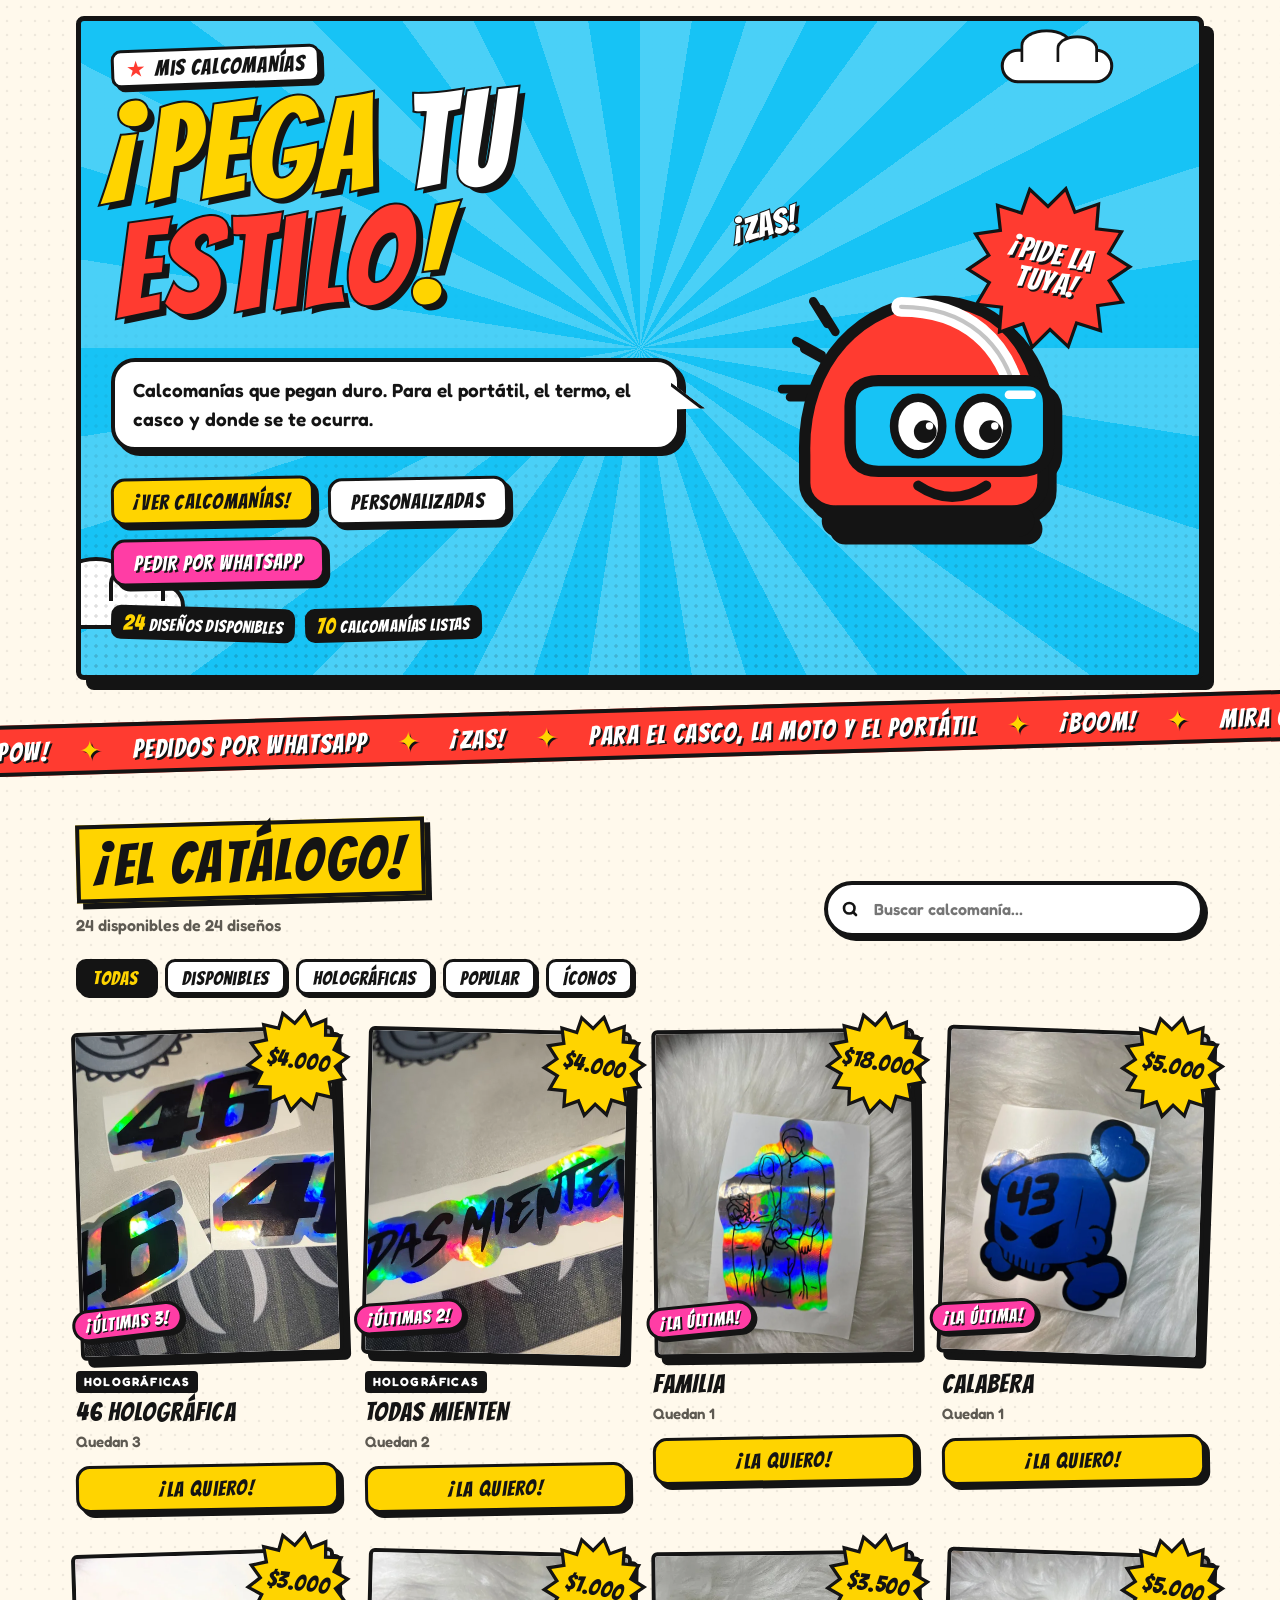
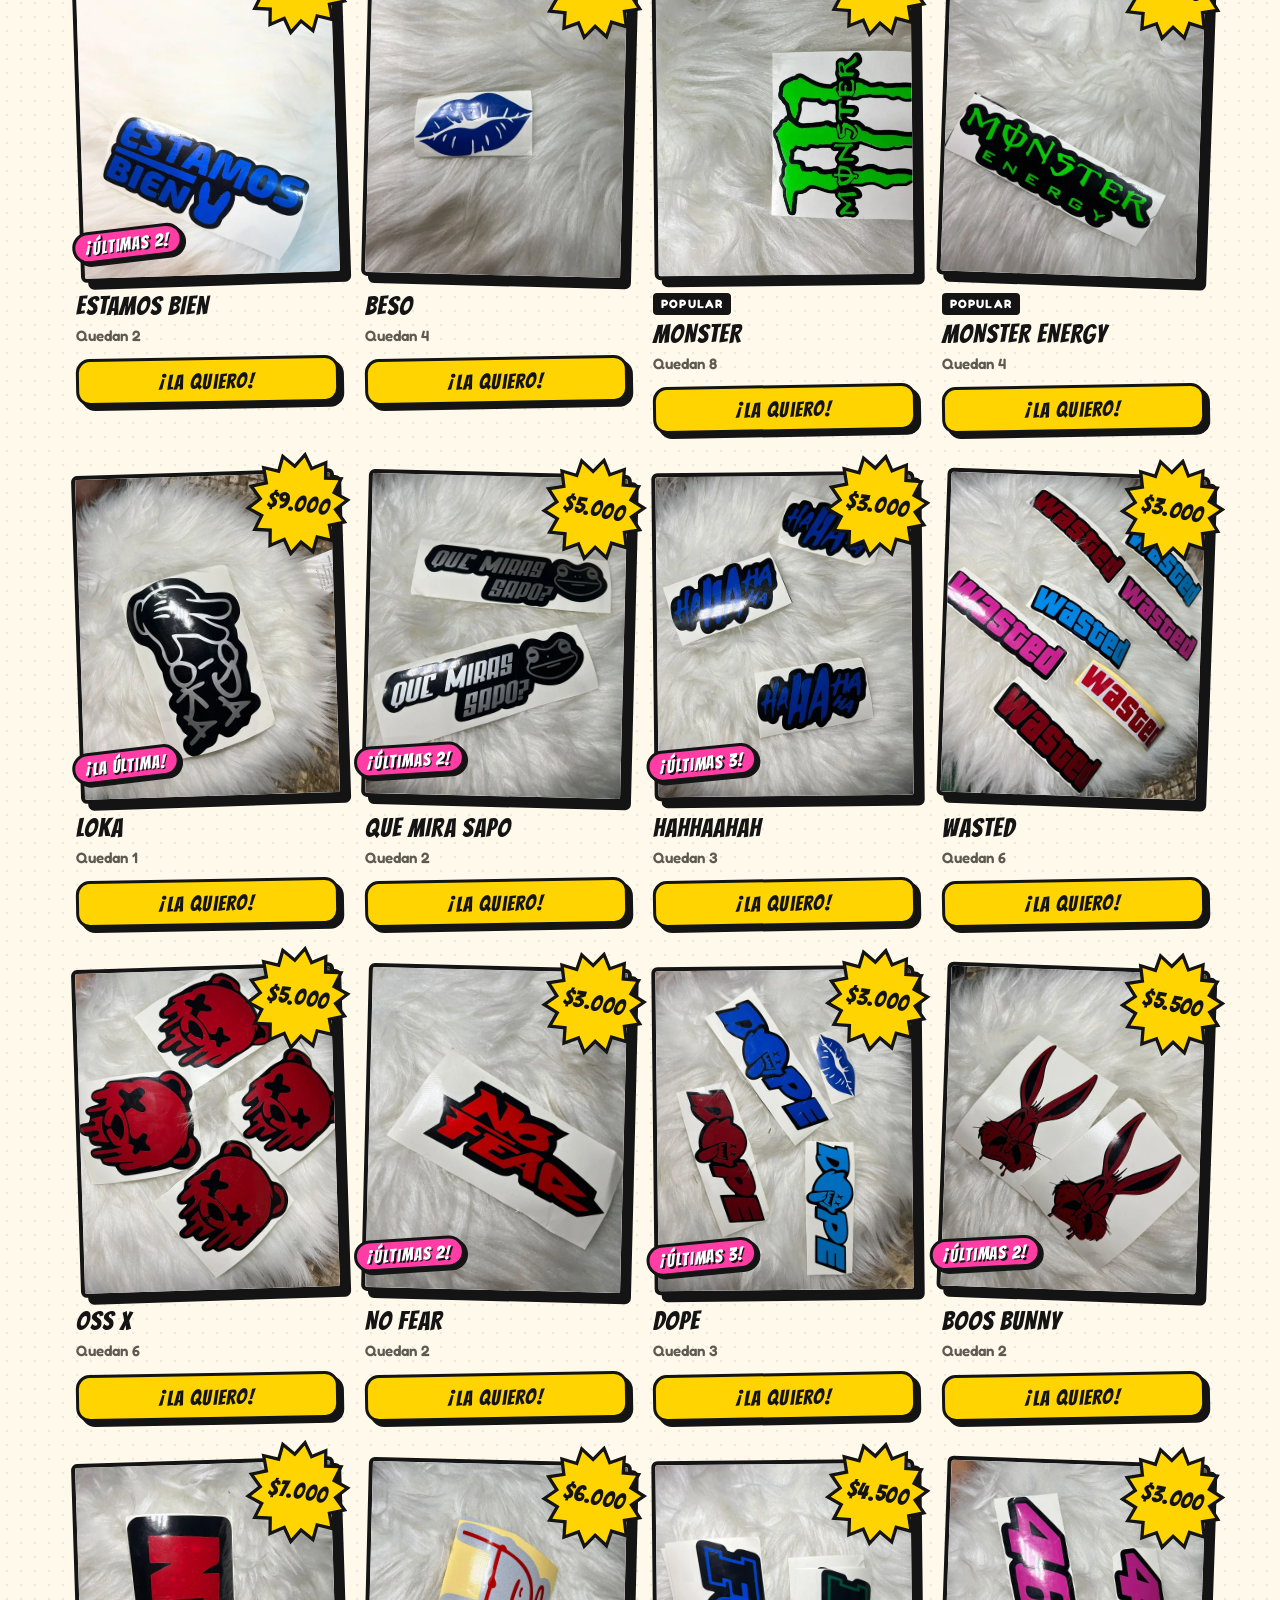
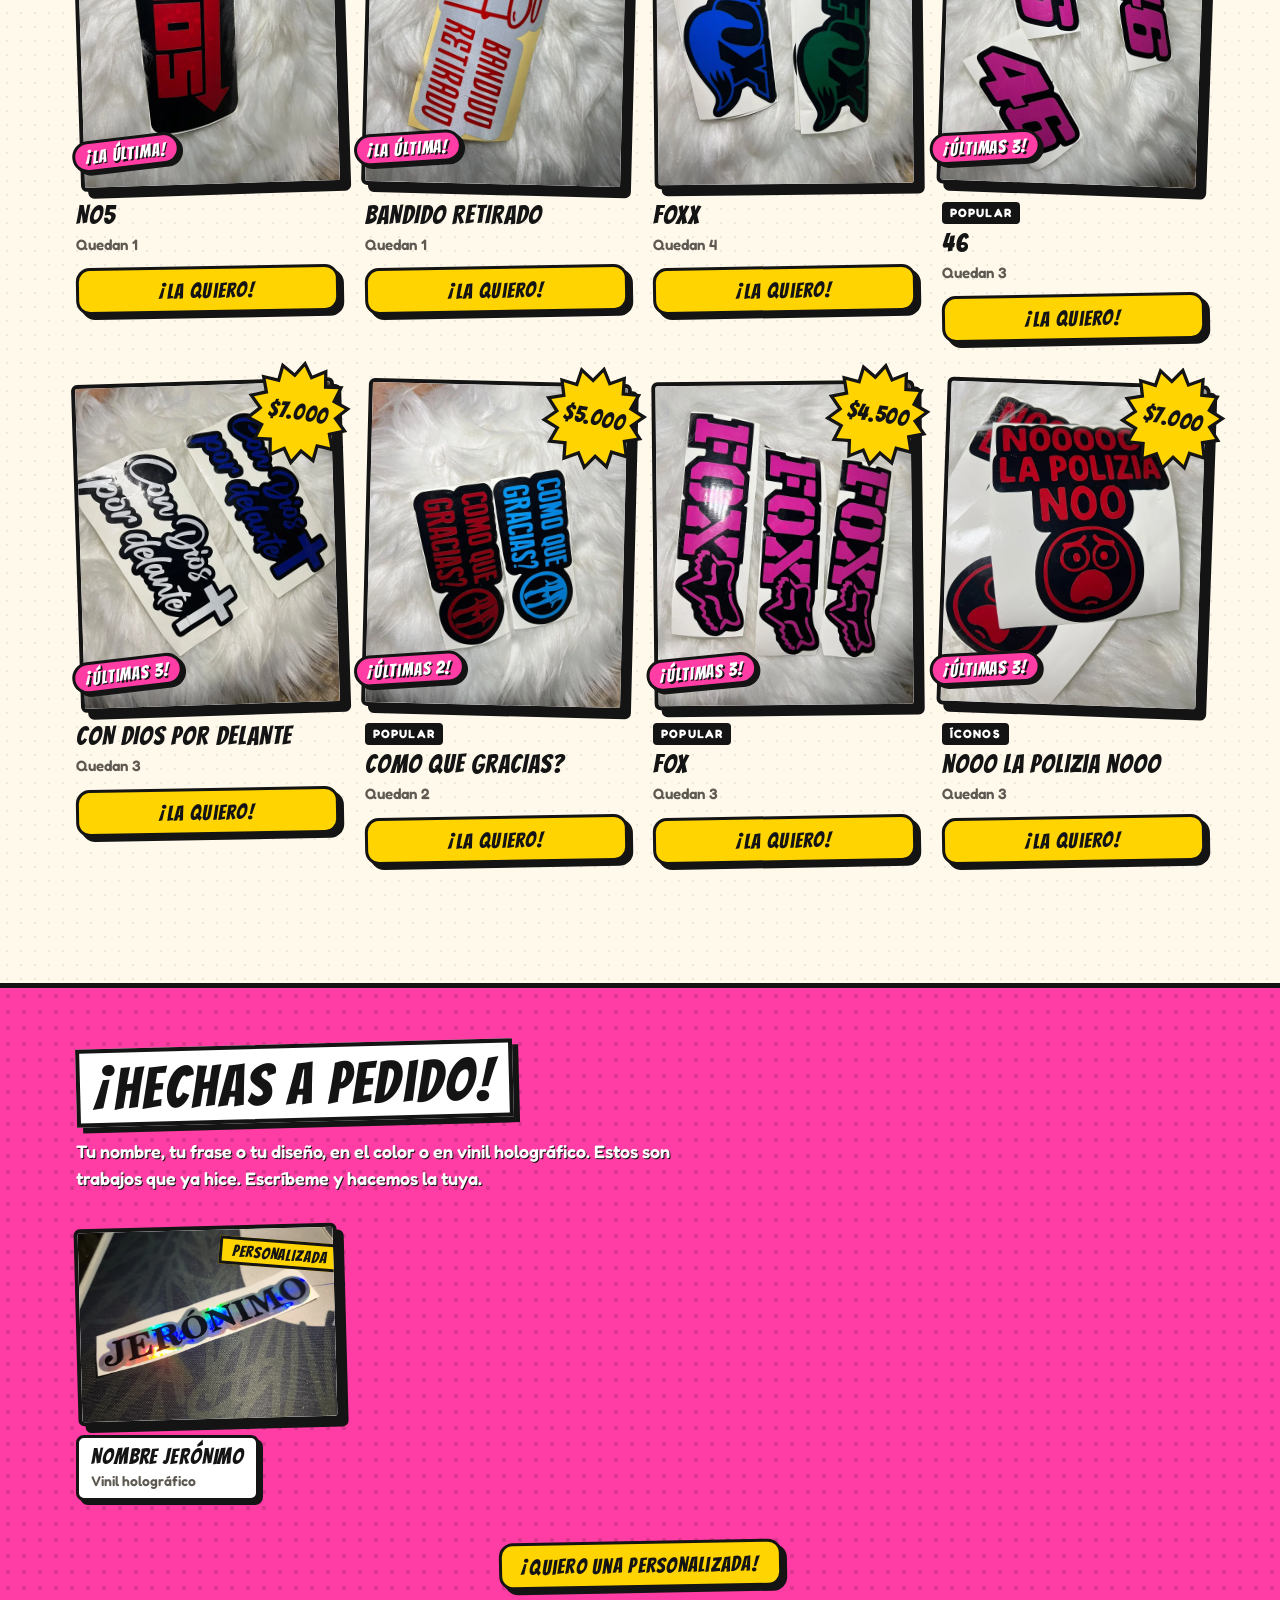
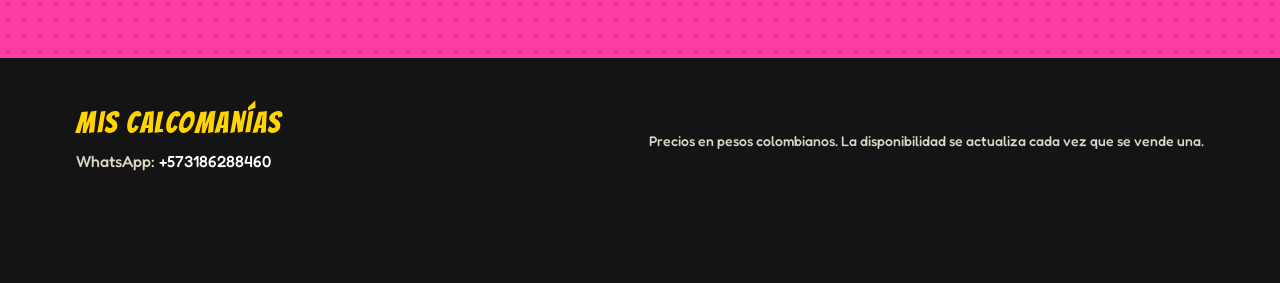
==== commit 95944693: "Galería de personalizadas + JERÓNIMO Co-Authored-By: Claude Opus 5.5 <noreply@anthropic.com> Claude-" ====
--- a/index.html
+++ b/index.html
@@ -127,7 +127,29 @@
 .total .row b{font-weight:400;font-size:36px}
 .note{font-size:14px;color:var(--muted);margin:0;font-weight:600}
 
+
+/* ---------- Galería de personalizadas ---------- */
+.gallery{background:var(--pink);border-block:5px solid var(--ink);padding-block:56px 70px;position:relative;overflow:hidden}
+.gallery::before{content:"";position:absolute;inset:0;background-image:radial-gradient(rgba(20,20,20,.16) 2px,transparent 2.4px);background-size:16px 16px;pointer-events:none}
+.gallery .wrap{position:relative}
+.gal-head{display:flex;justify-content:space-between;align-items:flex-end;gap:18px;flex-wrap:wrap;margin-bottom:34px}
+.gal-head .caption{background:#fff}
+.gal-head p{margin:16px 0 0;max-width:34em;font-weight:600;color:#fff;font-size:18px;text-shadow:1px 1px 0 var(--ink)}
+.ggrid{display:grid;grid-template-columns:repeat(auto-fill,minmax(240px,1fr));gap:34px 26px}
+.gcard{margin:0;display:flex;flex-direction:column;gap:12px;min-width:0}
+.gcard .die{aspect-ratio:4/3;padding:0;overflow:hidden}
+.gcard .die img{object-fit:cover}
+.gcard:nth-child(3n+1) .die{transform:rotate(-1.5deg)}.gcard:nth-child(3n+2) .die{transform:rotate(1.2deg)}.gcard:nth-child(3n) .die{transform:rotate(-.5deg)}
+.gcard figcaption{background:#fff;border:3.5px solid var(--ink);border-radius:8px;padding:8px 12px 6px;box-shadow:4px 4px 0 var(--ink);align-self:flex-start;max-width:100%}
+.gcard figcaption b{display:block;font:400 22px/1 var(--f-display);letter-spacing:.04em;overflow-wrap:anywhere}
+.gcard figcaption span{font-size:14px;color:var(--muted);font-weight:600}
+.gtag{position:absolute;right:-8px;top:12px;background:var(--yellow);border:3px solid var(--ink);padding:4px 10px 2px;font:400 16px/1 var(--f-display);letter-spacing:.06em;transform:rotate(6deg);z-index:2}
+.gal-cta{margin-top:40px;display:flex;justify-content:center}
+
 @media (max-width:780px){
+  .ggrid{grid-template-columns:repeat(2,minmax(0,1fr));gap:26px 16px}
+  .gcard figcaption b{font-size:18px}
+  .gal-head p{font-size:16px}
   .panel{grid-template-columns:1fr;min-height:0;padding:18px 18px 26px;box-shadow:7px 7px 0 var(--ink)}
   .stage{max-width:260px;order:-1;margin:4px auto -4px}
   .topline{order:-2}
@@ -157,6 +179,7 @@
         <p class="say" id="tagline">Calcomanías que pegan duro. Para el portátil, el termo, el casco y donde se te ocurra.</p>
         <div class="ctas">
           <a class="btn" href="#catalogo">¡Ver calcomanías!</a>
+          <a class="btn white" id="heroGal" href="#personalizadas" hidden>Personalizadas</a>
           <a class="btn pink" id="heroWa" href="#" target="_blank" rel="noopener" hidden>Pedir por WhatsApp</a>
         </div>
         <div class="stats" id="stats"></div>
@@ -195,6 +218,17 @@
   </div>
 </main>
 
+<section class="gallery" id="personalizadas" hidden>
+  <div class="wrap">
+    <div class="gal-head">
+      <div><div class="caption"><h2>¡Hechas a pedido!</h2></div>
+      <p>Tu nombre, tu frase o tu diseño, en el color o en vinil holográfico. Estos son trabajos que ya hice. Escríbeme y hacemos la tuya.</p></div>
+    </div>
+    <div class="ggrid" id="ggrid"></div>
+    <div class="gal-cta"><a class="btn" id="galWa" href="#" target="_blank" rel="noopener">¡Quiero una personalizada!</a></div>
+  </div>
+</section>
+
 <footer>
   <div class="wrap">
     <div><strong id="fname">Mis Calcomanías</strong><div id="fcontact" style="margin-top:10px"></div></div>
@@ -221,7 +255,7 @@
   fetch('data/stock.json?v='+Date.now(),{cache:'no-store'}).then(function(r){if(!r.ok)throw 0;return r.json()}).then(function(d){
     data=d; data.tienda=data.tienda||{}; data.items=data.items||[];
     Object.keys(bag).forEach(function(id){var it=find(id); if(!it||it.cantidad<=0)delete bag[id]; else if(bag[id]>it.cantidad)bag[id]=it.cantidad;});
-    saveBag(); paintStatic(); render(); paintBag();
+    saveBag(); paintStatic(); render(); paintGallery(); paintBag();
   }).catch(function(){
     $('#grid').innerHTML='<div class="empty">¡Ups! No cargó el catálogo<p>Revisa tu conexión y recarga la página.</p></div>';
     $('#summary').textContent='';
@@ -240,6 +274,14 @@
     var words=['¡Pow!','Pedidos por WhatsApp','¡Zas!','Para el casco, la moto y el portátil','¡Boom!','Mira cuáles quedan','¡Crash!','Arma tu pedido'];
     var s=words.map(function(w){return '<span>'+w+'</span>'}).join('');
     $('#track').innerHTML=s+s+s+s;
+  }
+
+  function paintGallery(){
+    var g=data.galeria||[]; if(!g.length)return;
+    $('#personalizadas').hidden=false; $('#heroGal').hidden=false;
+    $('#ggrid').innerHTML=g.map(function(x){return '<figure class="gcard"><div class="die"><span class="gtag">Personalizada</span><img loading="lazy" src="'+esc(x.img)+'" alt="Calcomanía personalizada '+esc(x.titulo)+'"></div><figcaption><b>'+esc(x.titulo)+'</b>'+(x.nota?'<span>'+esc(x.nota)+'</span>':'')+'</figcaption></figure>'}).join('');
+    var n=wa(), a=$('#galWa');
+    if(n)a.href='https://wa.me/'+n+'?text='+encodeURIComponent('¡Hola! Vi tu galería y quiero una calcomanía personalizada.'); else a.hidden=true;
   }
 
   function render(){
